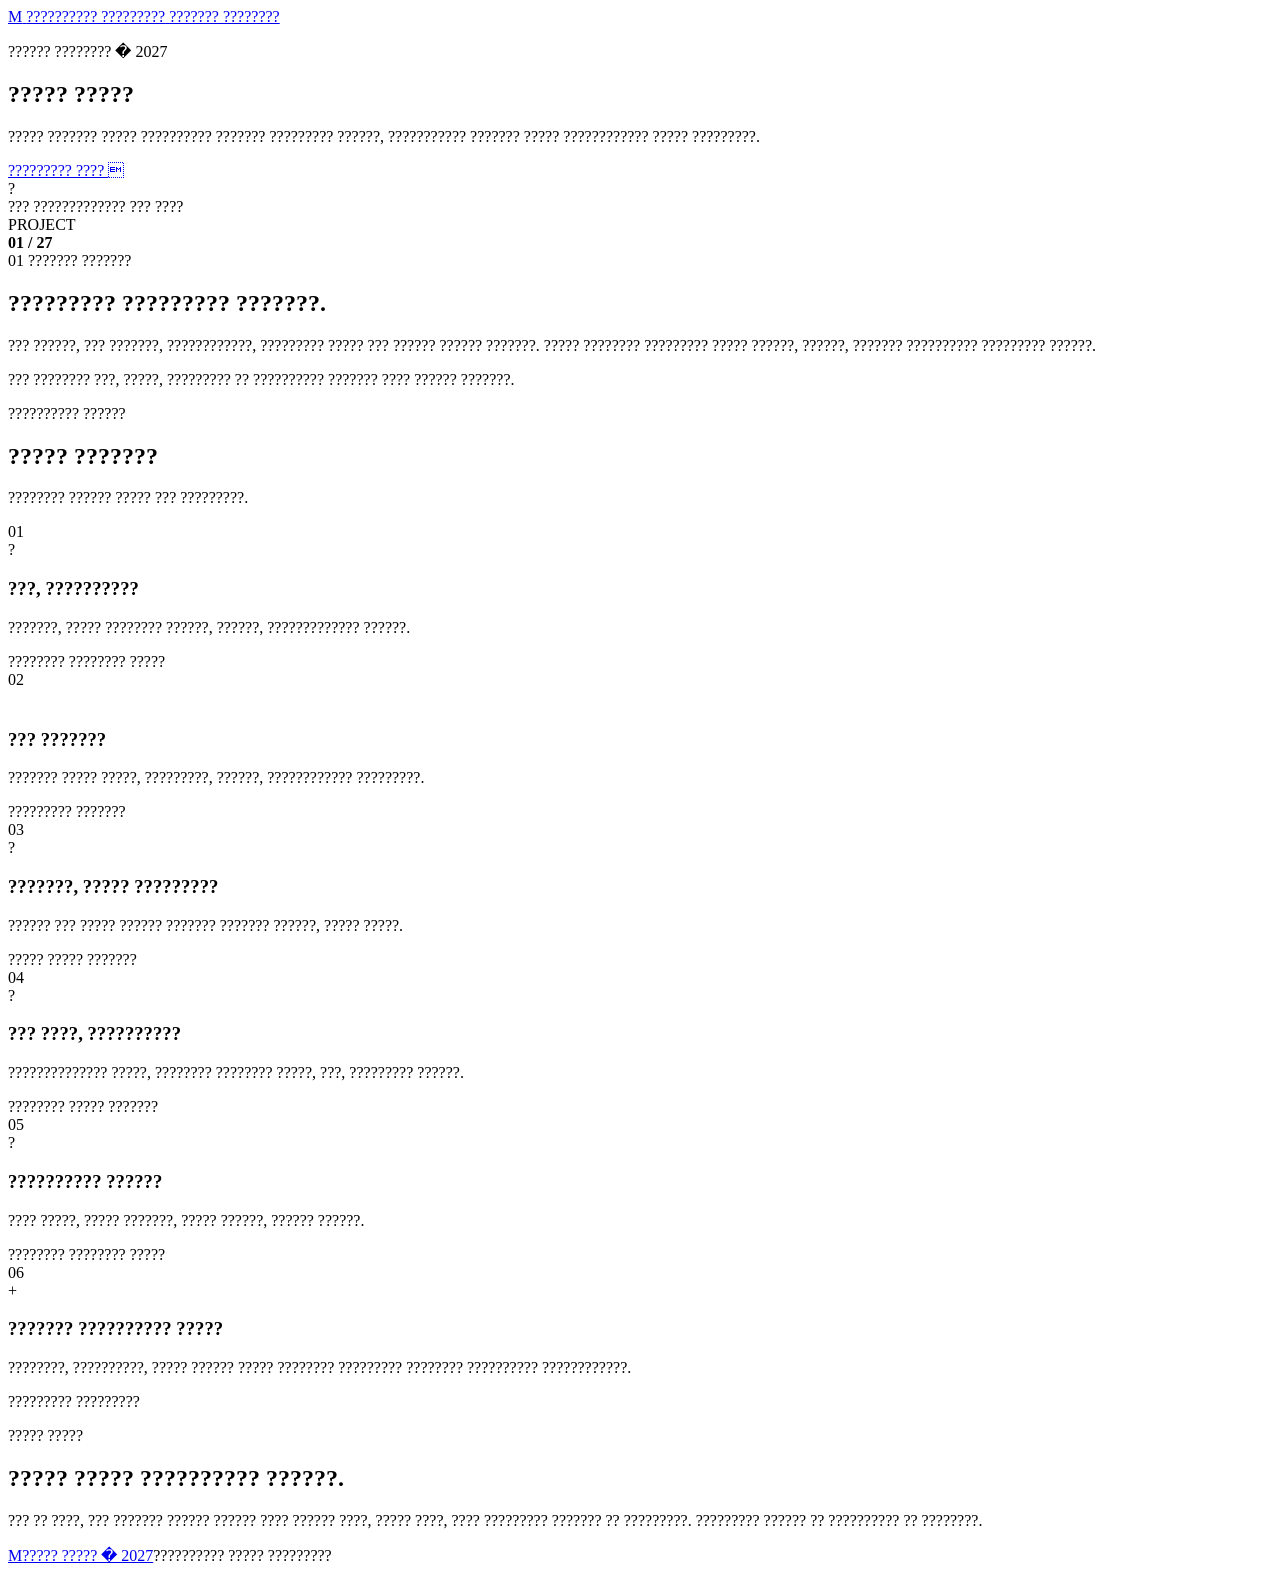
==== index.html @ db64a1b4 "Add 2027 meat project website" ====
<!doctype html>
<html lang="mn">
<head>
  <meta charset="utf-8">
  <meta name="viewport" content="width=device-width, initial-scale=1">
  <meta name="description" content="2027 ??? ????? ??????? ????????, ??????????, ????? ?????????.">
  <title>2027 � ????? ?????</title>
  <link rel="stylesheet" href="style.css">
</head>
<body>
  <header class="topbar">
    <a class="brand" href="#home" aria-label="?????">
      <span class="brand-mark">M</span>
      <span>?????????? ?????????</span>
    </a>
    <a class="top-link" href="#research">??????? ????????</a>
  </header>

  <main id="home">
    <section class="hero">
      <div class="hero-copy">
        <p class="eyebrow"><span class="live-dot"></span> ?????? ???????? � 2027</p>
        <h1>????? ?????</h1>
        <p class="intro">????? ??????? ????? ?????????? ??????? ????????? ??????, ??????????? ??????? ????? ???????????? ????? ?????????.</p>
        <a class="button" href="#research">????????? ???? <span aria-hidden="true"></span></a>
      </div>
      <div class="hero-art" aria-hidden="true">
        <div class="orbit orbit-one"></div>
        <div class="orbit orbit-two"></div>
        <div class="center-mark">?</div>
        <span class="art-tag tag-one">???</span>
        <span class="art-tag tag-two">?????????????</span>
        <span class="art-tag tag-three">??? ????</span>
      </div>
      <div class="hero-index">PROJECT<br><strong>01 / 27</strong></div>
    </section>

    <section class="intro-grid" aria-label="??????? ???????????">
      <div class="section-label"><span>01</span> ??????? ???????</div>
      <div class="intro-text">
        <h2>????????? ????????? ???????.</h2>
        <p>??? ??????, ??? ???????, ????????????, ????????? ????? ??? ?????? ?????? ???????. ????? ???????? ????????? ????? ??????, ??????, ??????? ?????????? ????????? ??????.</p>
        <p class="fine-print">??? ???????? ???, ?????, ????????? ?? ?????????? ??????? ???? ?????? ???????.</p>
      </div>
    </section>

    <section class="research" id="research">
      <div class="section-heading">
        <div><p class="eyebrow dark">?????????? ??????</p><h2>????? ???????</h2></div>
        <p>???????? ?????? ????? ??? ?????????.</p>
      </div>
      <div class="cards">
        <article class="card"><span class="card-number">01</span><div class="card-icon">?</div><h3>???, ??????????</h3><p>???????, ????? ???????? ??????, ??????, ????????????? ??????.</p><span class="status">???????? ???????? ?????</span></article>
        <article class="card"><span class="card-number">02</span><div class="card-icon"></div><h3>??? ???????</h3><p>??????? ????? ?????, ?????????, ??????, ???????????? ?????????.</p><span class="status">????????? ???????</span></article>
        <article class="card"><span class="card-number">03</span><div class="card-icon">?</div><h3>???????, ????? ?????????</h3><p>?????? ??? ????? ?????? ??????? ??????? ??????, ????? ?????.</p><span class="status">????? ????? ???????</span></article>
        <article class="card"><span class="card-number">04</span><div class="card-icon">?</div><h3>??? ????, ??????????</h3><p>?????????????? ?????, ???????? ???????? ?????, ???, ????????? ??????.</p><span class="status">???????? ????? ???????</span></article>
        <article class="card"><span class="card-number">05</span><div class="card-icon">?</div><h3>?????????? ??????</h3><p>???? ?????, ????? ???????, ????? ??????, ?????? ??????.</p><span class="status">???????? ???????? ?????</span></article>
        <article class="card card-feature"><span class="card-number">06</span><div class="card-icon">+</div><h3>??????? ?????????? ?????</h3><p>????????, ??????????, ????? ?????? ????? ???????? ????????? ???????? ?????????? ????????????.</p><span class="status">????????? ?????????</span></article>
      </div>
    </section>

    <section class="next-step">
      <div><p class="eyebrow">????? ?????</p><h2>????? ????? ?????????? ??????.</h2></div>
      <p>??? ?? ????, ??? ??????? ?????? ?????? ???? ?????? ????, ????? ????, ???? ????????? ??????? ?? ?????????. ????????? ?????? ?? ?????????? ?? ????????.</p>
    </section>
  </main>

  <footer><a class="brand" href="#home"><span class="brand-mark">M</span><span>????? ????? � 2027</span></a><span>?????????? ????? ?????????</span></footer>
</body>
</html>
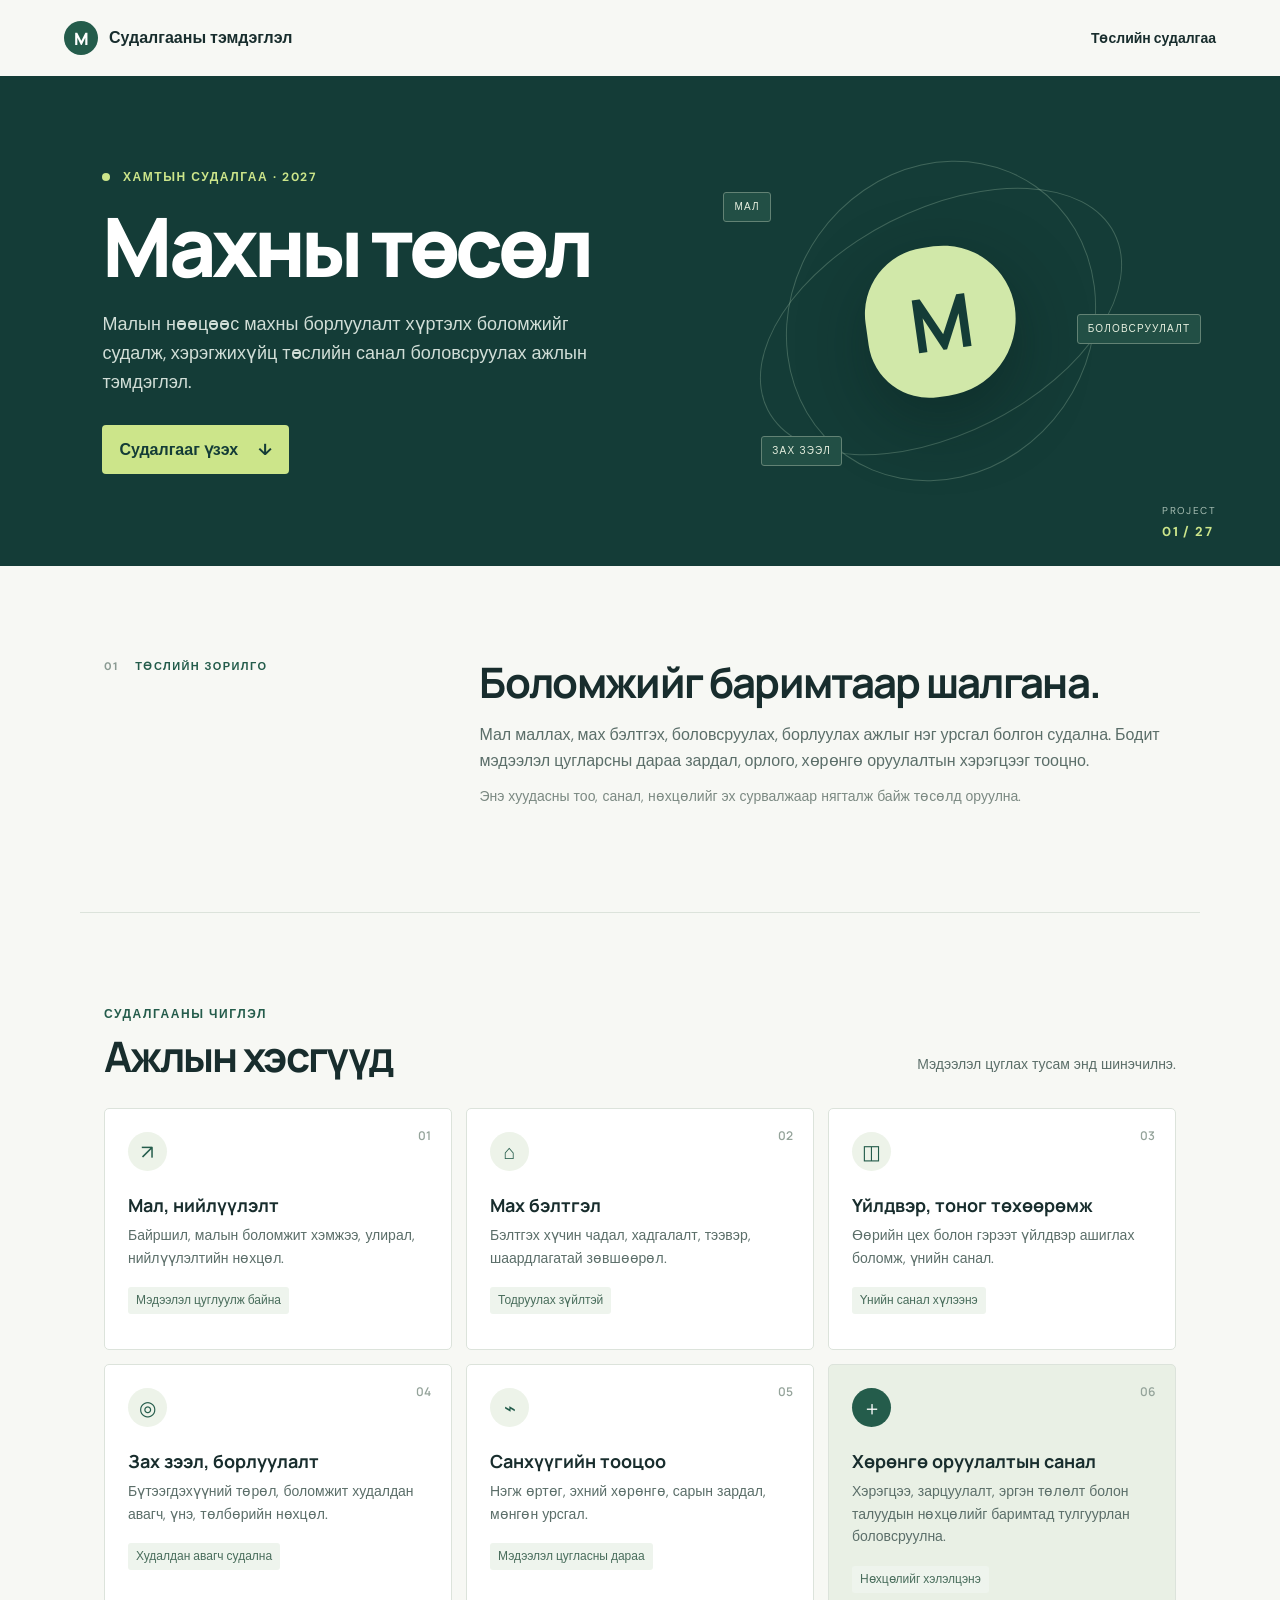
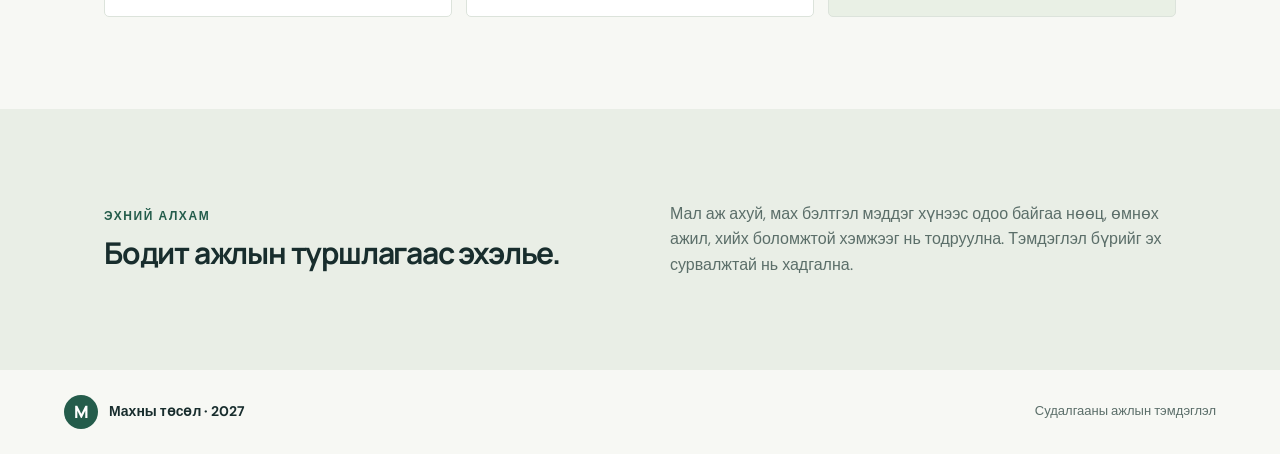
==== commit 08195c10: "Fix Mongolian UTF-8 text" ====
--- a/index.html
+++ b/index.html
@@ -3,69 +3,68 @@
 <head>
   <meta charset="utf-8">
   <meta name="viewport" content="width=device-width, initial-scale=1">
-  <meta name="description" content="2027 ??? ????? ??????? ????????, ??????????, ????? ?????????.">
-  <title>2027 � ????? ?????</title>
+  <meta name="description" content="2027 оны махны төслийн судалгаа, төлөвлөгөө, явцын тэмдэглэл.">
+  <title>2027 · Махны төсөл</title>
   <link rel="stylesheet" href="style.css">
 </head>
 <body>
   <header class="topbar">
-    <a class="brand" href="#home" aria-label="?????">
+    <a class="brand" href="#home" aria-label="Эхлэл">
       <span class="brand-mark">M</span>
-      <span>?????????? ?????????</span>
+      <span>Судалгааны тэмдэглэл</span>
     </a>
-    <a class="top-link" href="#research">??????? ????????</a>
+    <a class="top-link" href="#research">Төслийн судалгаа</a>
   </header>
 
   <main id="home">
     <section class="hero">
       <div class="hero-copy">
-        <p class="eyebrow"><span class="live-dot"></span> ?????? ???????? � 2027</p>
-        <h1>????? ?????</h1>
-        <p class="intro">????? ??????? ????? ?????????? ??????? ????????? ??????, ??????????? ??????? ????? ???????????? ????? ?????????.</p>
-        <a class="button" href="#research">????????? ???? <span aria-hidden="true"></span></a>
+        <p class="eyebrow"><span class="live-dot"></span> ХАМТЫН СУДАЛГАА · 2027</p>
+        <h1>Махны төсөл</h1>
+        <p class="intro">Малын нөөцөөс махны борлуулалт хүртэлх боломжийг судалж, хэрэгжихүйц төслийн санал боловсруулах ажлын тэмдэглэл.</p>
+        <a class="button" href="#research">Судалгааг үзэх <span aria-hidden="true">↓</span></a>
       </div>
       <div class="hero-art" aria-hidden="true">
         <div class="orbit orbit-one"></div>
         <div class="orbit orbit-two"></div>
-        <div class="center-mark">?</div>
-        <span class="art-tag tag-one">???</span>
-        <span class="art-tag tag-two">?????????????</span>
-        <span class="art-tag tag-three">??? ????</span>
+        <div class="center-mark">М</div>
+        <span class="art-tag tag-one">МАЛ</span>
+        <span class="art-tag tag-two">БОЛОВСРУУЛАЛТ</span>
+        <span class="art-tag tag-three">ЗАХ ЗЭЭЛ</span>
       </div>
       <div class="hero-index">PROJECT<br><strong>01 / 27</strong></div>
     </section>
 
-    <section class="intro-grid" aria-label="??????? ???????????">
-      <div class="section-label"><span>01</span> ??????? ???????</div>
+    <section class="intro-grid" aria-label="Төслийн танилцуулга">
+      <div class="section-label"><span>01</span> ТӨСЛИЙН ЗОРИЛГО</div>
       <div class="intro-text">
-        <h2>????????? ????????? ???????.</h2>
-        <p>??? ??????, ??? ???????, ????????????, ????????? ????? ??? ?????? ?????? ???????. ????? ???????? ????????? ????? ??????, ??????, ??????? ?????????? ????????? ??????.</p>
-        <p class="fine-print">??? ???????? ???, ?????, ????????? ?? ?????????? ??????? ???? ?????? ???????.</p>
+        <h2>Боломжийг баримтаар шалгана.</h2>
+        <p>Мал маллах, мах бэлтгэх, боловсруулах, борлуулах ажлыг нэг урсгал болгон судална. Бодит мэдээлэл цугларсны дараа зардал, орлого, хөрөнгө оруулалтын хэрэгцээг тооцно.</p>
+        <p class="fine-print">Энэ хуудасны тоо, санал, нөхцөлийг эх сурвалжаар нягталж байж төсөлд оруулна.</p>
       </div>
     </section>
 
     <section class="research" id="research">
       <div class="section-heading">
-        <div><p class="eyebrow dark">?????????? ??????</p><h2>????? ???????</h2></div>
-        <p>???????? ?????? ????? ??? ?????????.</p>
+        <div><p class="eyebrow dark">СУДАЛГААНЫ ЧИГЛЭЛ</p><h2>Ажлын хэсгүүд</h2></div>
+        <p>Мэдээлэл цуглах тусам энд шинэчилнэ.</p>
       </div>
       <div class="cards">
-        <article class="card"><span class="card-number">01</span><div class="card-icon">?</div><h3>???, ??????????</h3><p>???????, ????? ???????? ??????, ??????, ????????????? ??????.</p><span class="status">???????? ???????? ?????</span></article>
-        <article class="card"><span class="card-number">02</span><div class="card-icon"></div><h3>??? ???????</h3><p>??????? ????? ?????, ?????????, ??????, ???????????? ?????????.</p><span class="status">????????? ???????</span></article>
-        <article class="card"><span class="card-number">03</span><div class="card-icon">?</div><h3>???????, ????? ?????????</h3><p>?????? ??? ????? ?????? ??????? ??????? ??????, ????? ?????.</p><span class="status">????? ????? ???????</span></article>
-        <article class="card"><span class="card-number">04</span><div class="card-icon">?</div><h3>??? ????, ??????????</h3><p>?????????????? ?????, ???????? ???????? ?????, ???, ????????? ??????.</p><span class="status">???????? ????? ???????</span></article>
-        <article class="card"><span class="card-number">05</span><div class="card-icon">?</div><h3>?????????? ??????</h3><p>???? ?????, ????? ???????, ????? ??????, ?????? ??????.</p><span class="status">???????? ???????? ?????</span></article>
-        <article class="card card-feature"><span class="card-number">06</span><div class="card-icon">+</div><h3>??????? ?????????? ?????</h3><p>????????, ??????????, ????? ?????? ????? ???????? ????????? ???????? ?????????? ????????????.</p><span class="status">????????? ?????????</span></article>
+        <article class="card"><span class="card-number">01</span><div class="card-icon">↗</div><h3>Мал, нийлүүлэлт</h3><p>Байршил, малын боломжит хэмжээ, улирал, нийлүүлэлтийн нөхцөл.</p><span class="status">Мэдээлэл цуглуулж байна</span></article>
+        <article class="card"><span class="card-number">02</span><div class="card-icon">⌂</div><h3>Мах бэлтгэл</h3><p>Бэлтгэх хүчин чадал, хадгалалт, тээвэр, шаардлагатай зөвшөөрөл.</p><span class="status">Тодруулах зүйлтэй</span></article>
+        <article class="card"><span class="card-number">03</span><div class="card-icon">◫</div><h3>Үйлдвэр, тоног төхөөрөмж</h3><p>Өөрийн цех болон гэрээт үйлдвэр ашиглах боломж, үнийн санал.</p><span class="status">Үнийн санал хүлээнэ</span></article>
+        <article class="card"><span class="card-number">04</span><div class="card-icon">◎</div><h3>Зах зээл, борлуулалт</h3><p>Бүтээгдэхүүний төрөл, боломжит худалдан авагч, үнэ, төлбөрийн нөхцөл.</p><span class="status">Худалдан авагч судална</span></article>
+        <article class="card"><span class="card-number">05</span><div class="card-icon">⌁</div><h3>Санхүүгийн тооцоо</h3><p>Нэгж өртөг, эхний хөрөнгө, сарын зардал, мөнгөн урсгал.</p><span class="status">Мэдээлэл цугласны дараа</span></article>
+        <article class="card card-feature"><span class="card-number">06</span><div class="card-icon">＋</div><h3>Хөрөнгө оруулалтын санал</h3><p>Хэрэгцээ, зарцуулалт, эргэн төлөлт болон талуудын нөхцөлийг баримтад тулгуурлан боловсруулна.</p><span class="status">Нөхцөлийг хэлэлцэнэ</span></article>
       </div>
     </section>
 
     <section class="next-step">
-      <div><p class="eyebrow">????? ?????</p><h2>????? ????? ?????????? ??????.</h2></div>
-      <p>??? ?? ????, ??? ??????? ?????? ?????? ???? ?????? ????, ????? ????, ???? ????????? ??????? ?? ?????????. ????????? ?????? ?? ?????????? ?? ????????.</p>
+      <div><p class="eyebrow">ЭХНИЙ АЛХАМ</p><h2>Бодит ажлын туршлагаас эхэлье.</h2></div>
+      <p>Мал аж ахуй, мах бэлтгэл мэддэг хүнээс одоо байгаа нөөц, өмнөх ажил, хийх боломжтой хэмжээг нь тодруулна. Тэмдэглэл бүрийг эх сурвалжтай нь хадгална.</p>
     </section>
   </main>
 
-  <footer><a class="brand" href="#home"><span class="brand-mark">M</span><span>????? ????? � 2027</span></a><span>?????????? ????? ?????????</span></footer>
+  <footer><a class="brand" href="#home"><span class="brand-mark">M</span><span>Махны төсөл · 2027</span></a><span>Судалгааны ажлын тэмдэглэл</span></footer>
 </body>
 </html>
-
--- a/style.css
+++ b/style.css
@@ -0,0 +1,3 @@
+@import url('https://fonts.googleapis.com/css2?family=DM+Sans:wght@400;500;600;700&family=Manrope:wght@400;500;600;700;800&display=swap');
+:root{--ink:#182d2d;--muted:#5b6e69;--green:#245c4b;--green-dark:#143c37;--lime:#cce58a;--paper:#f7f8f4;--line:#dce3db;--white:#fff}*{box-sizing:border-box}html{scroll-behavior:smooth}body{margin:0;color:var(--ink);background:var(--paper);font:16px/1.6 'DM Sans',sans-serif}.topbar{height:76px;display:flex;align-items:center;justify-content:space-between;padding:0 max(5vw,calc((100% - 1200px)/2));background:var(--paper)}.brand{display:flex;align-items:center;gap:11px;color:var(--ink);text-decoration:none;font-weight:700}.brand-mark{display:grid;place-items:center;width:34px;height:34px;background:var(--green);color:white;border-radius:50%;font:800 17px Manrope,sans-serif}.top-link{color:var(--ink);text-decoration:none;font-size:14px;font-weight:600}.hero{min-height:490px;position:relative;display:grid;grid-template-columns:1.12fr .88fr;align-items:center;max-width:1440px;margin:auto;padding:58px max(8vw,calc((100% - 1120px)/2));background:var(--green-dark);color:white;overflow:hidden}.hero-copy{position:relative;z-index:1;max-width:580px}.eyebrow{font-size:12px;letter-spacing:.13em;font-weight:700;color:var(--lime);margin:0 0 17px}.live-dot{display:inline-block;width:8px;height:8px;border-radius:50%;background:var(--lime);margin-right:8px}.hero h1{font:800 clamp(48px,7vw,82px)/1.04 Manrope,sans-serif;letter-spacing:-.055em;margin:0 0 21px}.intro{max-width:530px;color:#d1ded7;font-size:18px;margin:0 0 28px}.button{display:inline-flex;gap:20px;align-items:center;padding:12px 17px;background:var(--lime);color:var(--green-dark);border-radius:4px;text-decoration:none;font-weight:700}.hero-art{height:330px;position:relative;display:grid;place-items:center}.orbit{position:absolute;border:1px solid #a7c6ac4d;border-radius:50%;transform:rotate(-27deg)}.orbit-one{width:390px;height:225px}.orbit-two{width:300px;height:330px;transform:rotate(35deg)}.center-mark{width:150px;height:150px;display:grid;place-items:center;background:#d1e8a9;color:var(--green-dark);border-radius:48% 52% 56% 44%;font:700 74px Manrope;transform:rotate(-8deg);box-shadow:0 24px 70px #071b1966}.art-tag{position:absolute;padding:6px 10px;background:#224f45;border:1px solid #628274;border-radius:3px;font-size:10px;letter-spacing:.12em;color:#e6efdf}.tag-one{top:36px;left:4%}.tag-two{right:-5%;top:48%}.tag-three{bottom:20px;left:12%}.hero-index{position:absolute;right:5%;bottom:23px;color:#a6bdb2;font-size:10px;letter-spacing:.14em;line-height:1.8}.hero-index strong{color:var(--lime);font-size:13px}.intro-grid,.research,.next-step{max-width:1120px;margin:0 auto;padding:92px 24px}.intro-grid{display:grid;grid-template-columns:.65fr 1.35fr;gap:40px;border-bottom:1px solid var(--line)}.section-label{font-size:11px;letter-spacing:.13em;font-weight:700;color:var(--green)}.section-label span{color:#8b9b93;margin-right:12px}.intro-text h2,.section-heading h2,.next-step h2{font:700 clamp(28px,4vw,42px)/1.15 Manrope,sans-serif;letter-spacing:-.04em;margin:0 0 16px}.intro-text p{color:var(--muted);max-width:700px;margin:0 0 12px}.intro-text .fine-print{font-size:14px;color:#7b8982}.section-heading{display:flex;align-items:end;justify-content:space-between;gap:20px;margin-bottom:28px}.section-heading h2{margin:0}.section-heading>p{font-size:14px;color:var(--muted);margin:0 0 5px}.eyebrow.dark{color:var(--green);margin-bottom:8px}.cards{display:grid;grid-template-columns:repeat(3,1fr);gap:14px}.card{position:relative;min-height:242px;padding:23px;background:#fff;border:1px solid var(--line);border-radius:5px}.card-number{position:absolute;right:20px;top:18px;color:#94a39a;font:600 12px Manrope}.card-icon{width:39px;height:39px;display:grid;place-items:center;background:#edf3e9;color:var(--green);font-size:20px;border-radius:50%;margin-bottom:22px}.card h3{font:700 18px Manrope,sans-serif;margin:0 0 7px}.card p{font-size:14px;color:var(--muted);margin:0 0 17px;max-width:330px}.status{display:inline-block;color:#496d5c;background:#eef4ed;padding:4px 8px;font-size:12px;border-radius:3px}.card-feature{background:#e9f0e5}.card-feature .card-icon{background:var(--green);color:white}.next-step{display:grid;grid-template-columns:1fr 1fr;gap:60px;align-items:center;background:#e9eee6;max-width:none;padding-left:max(8vw,calc((100% - 1072px)/2));padding-right:max(8vw,calc((100% - 1072px)/2))}.next-step .eyebrow{color:var(--green);margin-bottom:10px}.next-step h2{font-size:30px;margin:0}.next-step>p{color:var(--muted);margin:0}footer{max-width:1200px;margin:auto;padding:25px 24px;display:flex;align-items:center;justify-content:space-between;font-size:13px;color:var(--muted)}footer .brand{font-size:14px}@media(max-width:760px){.topbar{height:64px;padding:0 18px}.hero{grid-template-columns:1fr;padding:46px 24px 28px;min-height:auto}.hero-art{height:250px;margin:10px auto 0;width:min(100%,420px)}.orbit-one{width:300px;height:180px}.orbit-two{width:230px;height:270px}.center-mark{width:120px;height:120px;font-size:59px}.tag-two{right:0}.hero-index{right:20px;bottom:14px}.intro-grid{grid-template-columns:1fr;gap:18px;padding:60px 22px}.research{padding:65px 18px}.section-heading{display:block}.section-heading>p{margin-top:9px}.cards{grid-template-columns:1fr 1fr}.card{min-height:250px;padding:18px}.next-step{grid-template-columns:1fr;gap:16px;padding:48px 22px}footer{padding:20px 18px}}@media(max-width:480px){.cards{grid-template-columns:1fr}.card{min-height:0}.card-icon{margin-bottom:14px}.intro{font-size:16px}}
+
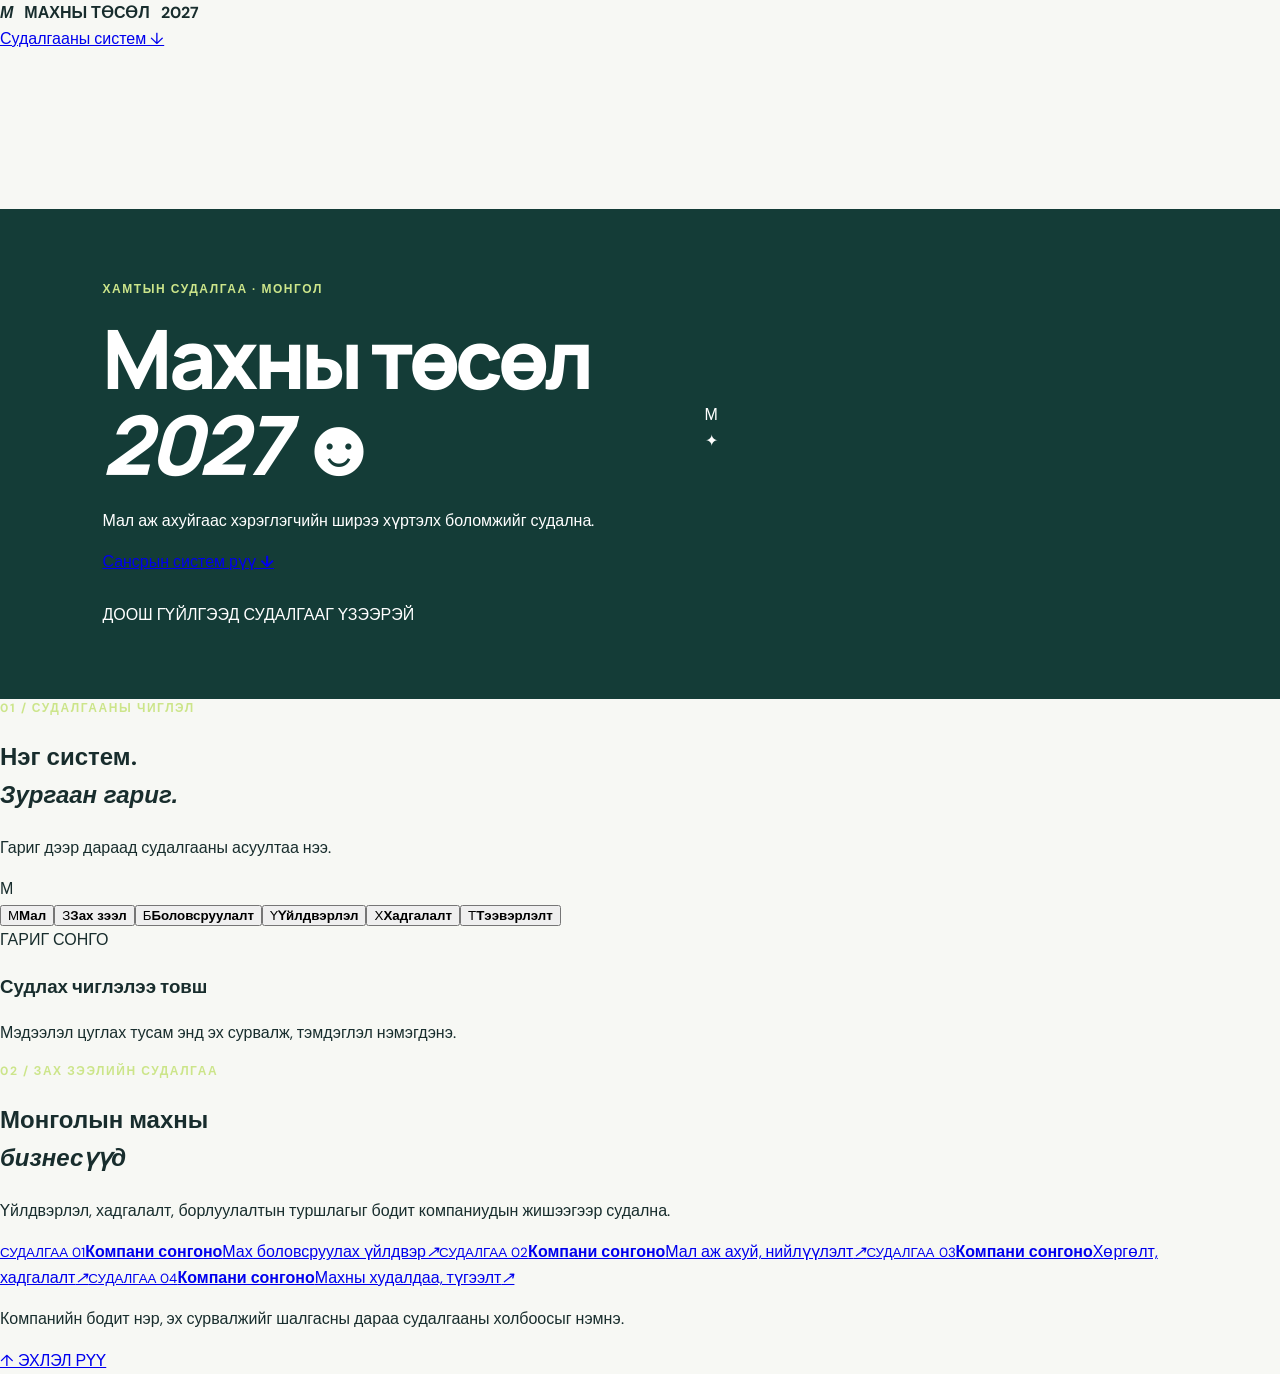
==== commit 226b9290: "Create animated space project design" ====
--- a/index.html
+++ b/index.html
@@ -1,70 +1 @@
-<!doctype html>
-<html lang="mn">
-<head>
-  <meta charset="utf-8">
-  <meta name="viewport" content="width=device-width, initial-scale=1">
-  <meta name="description" content="2027 оны махны төслийн судалгаа, төлөвлөгөө, явцын тэмдэглэл.">
-  <title>2027 · Махны төсөл</title>
-  <link rel="stylesheet" href="style.css">
-</head>
-<body>
-  <header class="topbar">
-    <a class="brand" href="#home" aria-label="Эхлэл">
-      <span class="brand-mark">M</span>
-      <span>Судалгааны тэмдэглэл</span>
-    </a>
-    <a class="top-link" href="#research">Төслийн судалгаа</a>
-  </header>
-
-  <main id="home">
-    <section class="hero">
-      <div class="hero-copy">
-        <p class="eyebrow"><span class="live-dot"></span> ХАМТЫН СУДАЛГАА · 2027</p>
-        <h1>Махны төсөл</h1>
-        <p class="intro">Малын нөөцөөс махны борлуулалт хүртэлх боломжийг судалж, хэрэгжихүйц төслийн санал боловсруулах ажлын тэмдэглэл.</p>
-        <a class="button" href="#research">Судалгааг үзэх <span aria-hidden="true">↓</span></a>
-      </div>
-      <div class="hero-art" aria-hidden="true">
-        <div class="orbit orbit-one"></div>
-        <div class="orbit orbit-two"></div>
-        <div class="center-mark">М</div>
-        <span class="art-tag tag-one">МАЛ</span>
-        <span class="art-tag tag-two">БОЛОВСРУУЛАЛТ</span>
-        <span class="art-tag tag-three">ЗАХ ЗЭЭЛ</span>
-      </div>
-      <div class="hero-index">PROJECT<br><strong>01 / 27</strong></div>
-    </section>
-
-    <section class="intro-grid" aria-label="Төслийн танилцуулга">
-      <div class="section-label"><span>01</span> ТӨСЛИЙН ЗОРИЛГО</div>
-      <div class="intro-text">
-        <h2>Боломжийг баримтаар шалгана.</h2>
-        <p>Мал маллах, мах бэлтгэх, боловсруулах, борлуулах ажлыг нэг урсгал болгон судална. Бодит мэдээлэл цугларсны дараа зардал, орлого, хөрөнгө оруулалтын хэрэгцээг тооцно.</p>
-        <p class="fine-print">Энэ хуудасны тоо, санал, нөхцөлийг эх сурвалжаар нягталж байж төсөлд оруулна.</p>
-      </div>
-    </section>
-
-    <section class="research" id="research">
-      <div class="section-heading">
-        <div><p class="eyebrow dark">СУДАЛГААНЫ ЧИГЛЭЛ</p><h2>Ажлын хэсгүүд</h2></div>
-        <p>Мэдээлэл цуглах тусам энд шинэчилнэ.</p>
-      </div>
-      <div class="cards">
-        <article class="card"><span class="card-number">01</span><div class="card-icon">↗</div><h3>Мал, нийлүүлэлт</h3><p>Байршил, малын боломжит хэмжээ, улирал, нийлүүлэлтийн нөхцөл.</p><span class="status">Мэдээлэл цуглуулж байна</span></article>
-        <article class="card"><span class="card-number">02</span><div class="card-icon">⌂</div><h3>Мах бэлтгэл</h3><p>Бэлтгэх хүчин чадал, хадгалалт, тээвэр, шаардлагатай зөвшөөрөл.</p><span class="status">Тодруулах зүйлтэй</span></article>
-        <article class="card"><span class="card-number">03</span><div class="card-icon">◫</div><h3>Үйлдвэр, тоног төхөөрөмж</h3><p>Өөрийн цех болон гэрээт үйлдвэр ашиглах боломж, үнийн санал.</p><span class="status">Үнийн санал хүлээнэ</span></article>
-        <article class="card"><span class="card-number">04</span><div class="card-icon">◎</div><h3>Зах зээл, борлуулалт</h3><p>Бүтээгдэхүүний төрөл, боломжит худалдан авагч, үнэ, төлбөрийн нөхцөл.</p><span class="status">Худалдан авагч судална</span></article>
-        <article class="card"><span class="card-number">05</span><div class="card-icon">⌁</div><h3>Санхүүгийн тооцоо</h3><p>Нэгж өртөг, эхний хөрөнгө, сарын зардал, мөнгөн урсгал.</p><span class="status">Мэдээлэл цугласны дараа</span></article>
-        <article class="card card-feature"><span class="card-number">06</span><div class="card-icon">＋</div><h3>Хөрөнгө оруулалтын санал</h3><p>Хэрэгцээ, зарцуулалт, эргэн төлөлт болон талуудын нөхцөлийг баримтад тулгуурлан боловсруулна.</p><span class="status">Нөхцөлийг хэлэлцэнэ</span></article>
-      </div>
-    </section>
-
-    <section class="next-step">
-      <div><p class="eyebrow">ЭХНИЙ АЛХАМ</p><h2>Бодит ажлын туршлагаас эхэлье.</h2></div>
-      <p>Мал аж ахуй, мах бэлтгэл мэддэг хүнээс одоо байгаа нөөц, өмнөх ажил, хийх боломжтой хэмжээг нь тодруулна. Тэмдэглэл бүрийг эх сурвалжтай нь хадгална.</p>
-    </section>
-  </main>
-
-  <footer><a class="brand" href="#home"><span class="brand-mark">M</span><span>Махны төсөл · 2027</span></a><span>Судалгааны ажлын тэмдэглэл</span></footer>
-</body>
-</html>
+<!doctype html><html lang="mn"><head><meta charset="utf-8"><meta name="viewport" content="width=device-width, initial-scale=1"><meta name="description" content="2027 оны махны төслийн судалгааны сансрын тэмдэглэл"><title>Махны төсөл 2027</title><link rel="stylesheet" href="style.css"></head><body><header><a href="#home" class="brand"><i>М</i> МАХНЫ ТӨСӨЛ <span>2027</span></a><a href="#system" class="nav">Судалгааны систем ↓</a></header><canvas id="stars" aria-hidden="true"></canvas><main><section class="screen hero" id="home"><div class="hero-copy"><p class="eyebrow">ХАМТЫН СУДАЛГАА · МОНГОЛ</p><h1>Махны төсөл<br><em>2027</em> <span class="smile">☻</span></h1><p>Мал аж ахуйгаас хэрэглэгчийн ширээ хүртэлх боломжийг судална.</p><a class="cta" href="#system">Сансрын систем рүү <b>↓</b></a></div><div class="nebula" aria-hidden="true"><div class="ring r1"></div><div class="ring r2"></div><div class="star-core">М</div><span class="float-star">✦</span></div><span class="scroll-cue">ДООШ ГҮЙЛГЭЭД СУДАЛГААГ ҮЗЭЭРЭЙ</span></section><section class="screen system" id="system"><div class="section-top"><p class="eyebrow">01 / СУДАЛГААНЫ ЧИГЛЭЛ</p><h2>Нэг систем.<br><em>Зургаан гариг.</em></h2><p>Гариг дээр дараад судалгааны асуултаа нээ.</p></div><div class="orbit-system"><div class="orbit-line o1"></div><div class="orbit-line o2"></div><div class="orbit-line o3"></div><div class="sun">М</div><button class="planet p1" data-title="Мал" data-text="Малын нөөц, байршил, улирал, маллагааны туршлагыг судална."><span>М</span><b>Мал</b></button><button class="planet p2" data-title="Зах зээл" data-text="Худалдан авагч, хэрэгцээ, бүтээгдэхүүний төрөл, борлуулалтын сувгийг судална."><span>З</span><b>Зах зээл</b></button><button class="planet p3" data-title="Боловсруулалт" data-text="Мах бэлтгэх үе шат, гарц, стандарт, боловсруулалтын боломжийг судална."><span>Б</span><b>Боловсруулалт</b></button><button class="planet p4" data-title="Үйлдвэрлэл" data-text="Үйлдвэрийн хүчин чадал, тоног төхөөрөмж, өөрийн болон гэрээт үйлдвэрлэлийн хувилбарыг харьцуулна."><span>Ү</span><b>Үйлдвэрлэл</b></button><button class="planet p5" data-title="Хадгалалт" data-text="Хөргөлт, хөлдөөх, агуулахын багтаамж, хадгалалтын зардлыг тодруулна."><span>Х</span><b>Хадгалалт</b></button><button class="planet p6" data-title="Тээвэрлэлт" data-text="Мал, мах тээвэрлэх чиглэл, зай, хөргүүртэй тээврийн боломжийг судална."><span>Т</span><b>Тээвэрлэлт</b></button></div><aside class="planet-info" aria-live="polite"><span>ГАРИГ СОНГО</span><h3>Судлах чиглэлээ товш</h3><p>Мэдээлэл цуглах тусам энд эх сурвалж, тэмдэглэл нэмэгдэнэ.</p></aside></section><section class="screen companies" id="companies"><div class="section-top"><p class="eyebrow">02 / ЗАХ ЗЭЭЛИЙН СУДАЛГАА</p><h2>Монголын махны<br><em>бизнесүүд</em></h2><p>Үйлдвэрлэл, хадгалалт, борлуулалтын туршлагыг бодит компаниудын жишээгээр судална.</p></div><div class="company-grid"><a class="company" href="#companies"><small>СУДАЛГАА 01</small><strong>Компани сонгоно</strong><span>Мах боловсруулах үйлдвэр</span><i>↗</i></a><a class="company" href="#companies"><small>СУДАЛГАА 02</small><strong>Компани сонгоно</strong><span>Мал аж ахуй, нийлүүлэлт</span><i>↗</i></a><a class="company" href="#companies"><small>СУДАЛГАА 03</small><strong>Компани сонгоно</strong><span>Хөргөлт, хадгалалт</span><i>↗</i></a><a class="company" href="#companies"><small>СУДАЛГАА 04</small><strong>Компани сонгоно</strong><span>Махны худалдаа, түгээлт</span><i>↗</i></a></div><p class="disclaimer">Компанийн бодит нэр, эх сурвалжийг шалгасны дараа судалгааны холбоосыг нэмнэ.</p><a class="back" href="#home">↑ ЭХЛЭЛ РҮҮ</a></section></main><dialog id="modal"><button class="close" aria-label="Хаах">×</button><span class="eyebrow">СУДАЛГААНЫ ЧИГЛЭЛ</span><h2></h2><p></p></dialog><script src="app.js"></script></body></html>
--- a/style.css
+++ b/style.css
@@ -1,3 +1,2 @@
 @import url('https://fonts.googleapis.com/css2?family=DM+Sans:wght@400;500;600;700&family=Manrope:wght@400;500;600;700;800&display=swap');
 :root{--ink:#182d2d;--muted:#5b6e69;--green:#245c4b;--green-dark:#143c37;--lime:#cce58a;--paper:#f7f8f4;--line:#dce3db;--white:#fff}*{box-sizing:border-box}html{scroll-behavior:smooth}body{margin:0;color:var(--ink);background:var(--paper);font:16px/1.6 'DM Sans',sans-serif}.topbar{height:76px;display:flex;align-items:center;justify-content:space-between;padding:0 max(5vw,calc((100% - 1200px)/2));background:var(--paper)}.brand{display:flex;align-items:center;gap:11px;color:var(--ink);text-decoration:none;font-weight:700}.brand-mark{display:grid;place-items:center;width:34px;height:34px;background:var(--green);color:white;border-radius:50%;font:800 17px Manrope,sans-serif}.top-link{color:var(--ink);text-decoration:none;font-size:14px;font-weight:600}.hero{min-height:490px;position:relative;display:grid;grid-template-columns:1.12fr .88fr;align-items:center;max-width:1440px;margin:auto;padding:58px max(8vw,calc((100% - 1120px)/2));background:var(--green-dark);color:white;overflow:hidden}.hero-copy{position:relative;z-index:1;max-width:580px}.eyebrow{font-size:12px;letter-spacing:.13em;font-weight:700;color:var(--lime);margin:0 0 17px}.live-dot{display:inline-block;width:8px;height:8px;border-radius:50%;background:var(--lime);margin-right:8px}.hero h1{font:800 clamp(48px,7vw,82px)/1.04 Manrope,sans-serif;letter-spacing:-.055em;margin:0 0 21px}.intro{max-width:530px;color:#d1ded7;font-size:18px;margin:0 0 28px}.button{display:inline-flex;gap:20px;align-items:center;padding:12px 17px;background:var(--lime);color:var(--green-dark);border-radius:4px;text-decoration:none;font-weight:700}.hero-art{height:330px;position:relative;display:grid;place-items:center}.orbit{position:absolute;border:1px solid #a7c6ac4d;border-radius:50%;transform:rotate(-27deg)}.orbit-one{width:390px;height:225px}.orbit-two{width:300px;height:330px;transform:rotate(35deg)}.center-mark{width:150px;height:150px;display:grid;place-items:center;background:#d1e8a9;color:var(--green-dark);border-radius:48% 52% 56% 44%;font:700 74px Manrope;transform:rotate(-8deg);box-shadow:0 24px 70px #071b1966}.art-tag{position:absolute;padding:6px 10px;background:#224f45;border:1px solid #628274;border-radius:3px;font-size:10px;letter-spacing:.12em;color:#e6efdf}.tag-one{top:36px;left:4%}.tag-two{right:-5%;top:48%}.tag-three{bottom:20px;left:12%}.hero-index{position:absolute;right:5%;bottom:23px;color:#a6bdb2;font-size:10px;letter-spacing:.14em;line-height:1.8}.hero-index strong{color:var(--lime);font-size:13px}.intro-grid,.research,.next-step{max-width:1120px;margin:0 auto;padding:92px 24px}.intro-grid{display:grid;grid-template-columns:.65fr 1.35fr;gap:40px;border-bottom:1px solid var(--line)}.section-label{font-size:11px;letter-spacing:.13em;font-weight:700;color:var(--green)}.section-label span{color:#8b9b93;margin-right:12px}.intro-text h2,.section-heading h2,.next-step h2{font:700 clamp(28px,4vw,42px)/1.15 Manrope,sans-serif;letter-spacing:-.04em;margin:0 0 16px}.intro-text p{color:var(--muted);max-width:700px;margin:0 0 12px}.intro-text .fine-print{font-size:14px;color:#7b8982}.section-heading{display:flex;align-items:end;justify-content:space-between;gap:20px;margin-bottom:28px}.section-heading h2{margin:0}.section-heading>p{font-size:14px;color:var(--muted);margin:0 0 5px}.eyebrow.dark{color:var(--green);margin-bottom:8px}.cards{display:grid;grid-template-columns:repeat(3,1fr);gap:14px}.card{position:relative;min-height:242px;padding:23px;background:#fff;border:1px solid var(--line);border-radius:5px}.card-number{position:absolute;right:20px;top:18px;color:#94a39a;font:600 12px Manrope}.card-icon{width:39px;height:39px;display:grid;place-items:center;background:#edf3e9;color:var(--green);font-size:20px;border-radius:50%;margin-bottom:22px}.card h3{font:700 18px Manrope,sans-serif;margin:0 0 7px}.card p{font-size:14px;color:var(--muted);margin:0 0 17px;max-width:330px}.status{display:inline-block;color:#496d5c;background:#eef4ed;padding:4px 8px;font-size:12px;border-radius:3px}.card-feature{background:#e9f0e5}.card-feature .card-icon{background:var(--green);color:white}.next-step{display:grid;grid-template-columns:1fr 1fr;gap:60px;align-items:center;background:#e9eee6;max-width:none;padding-left:max(8vw,calc((100% - 1072px)/2));padding-right:max(8vw,calc((100% - 1072px)/2))}.next-step .eyebrow{color:var(--green);margin-bottom:10px}.next-step h2{font-size:30px;margin:0}.next-step>p{color:var(--muted);margin:0}footer{max-width:1200px;margin:auto;padding:25px 24px;display:flex;align-items:center;justify-content:space-between;font-size:13px;color:var(--muted)}footer .brand{font-size:14px}@media(max-width:760px){.topbar{height:64px;padding:0 18px}.hero{grid-template-columns:1fr;padding:46px 24px 28px;min-height:auto}.hero-art{height:250px;margin:10px auto 0;width:min(100%,420px)}.orbit-one{width:300px;height:180px}.orbit-two{width:230px;height:270px}.center-mark{width:120px;height:120px;font-size:59px}.tag-two{right:0}.hero-index{right:20px;bottom:14px}.intro-grid{grid-template-columns:1fr;gap:18px;padding:60px 22px}.research{padding:65px 18px}.section-heading{display:block}.section-heading>p{margin-top:9px}.cards{grid-template-columns:1fr 1fr}.card{min-height:250px;padding:18px}.next-step{grid-template-columns:1fr;gap:16px;padding:48px 22px}footer{padding:20px 18px}}@media(max-width:480px){.cards{grid-template-columns:1fr}.card{min-height:0}.card-icon{margin-bottom:14px}.intro{font-size:16px}}
-
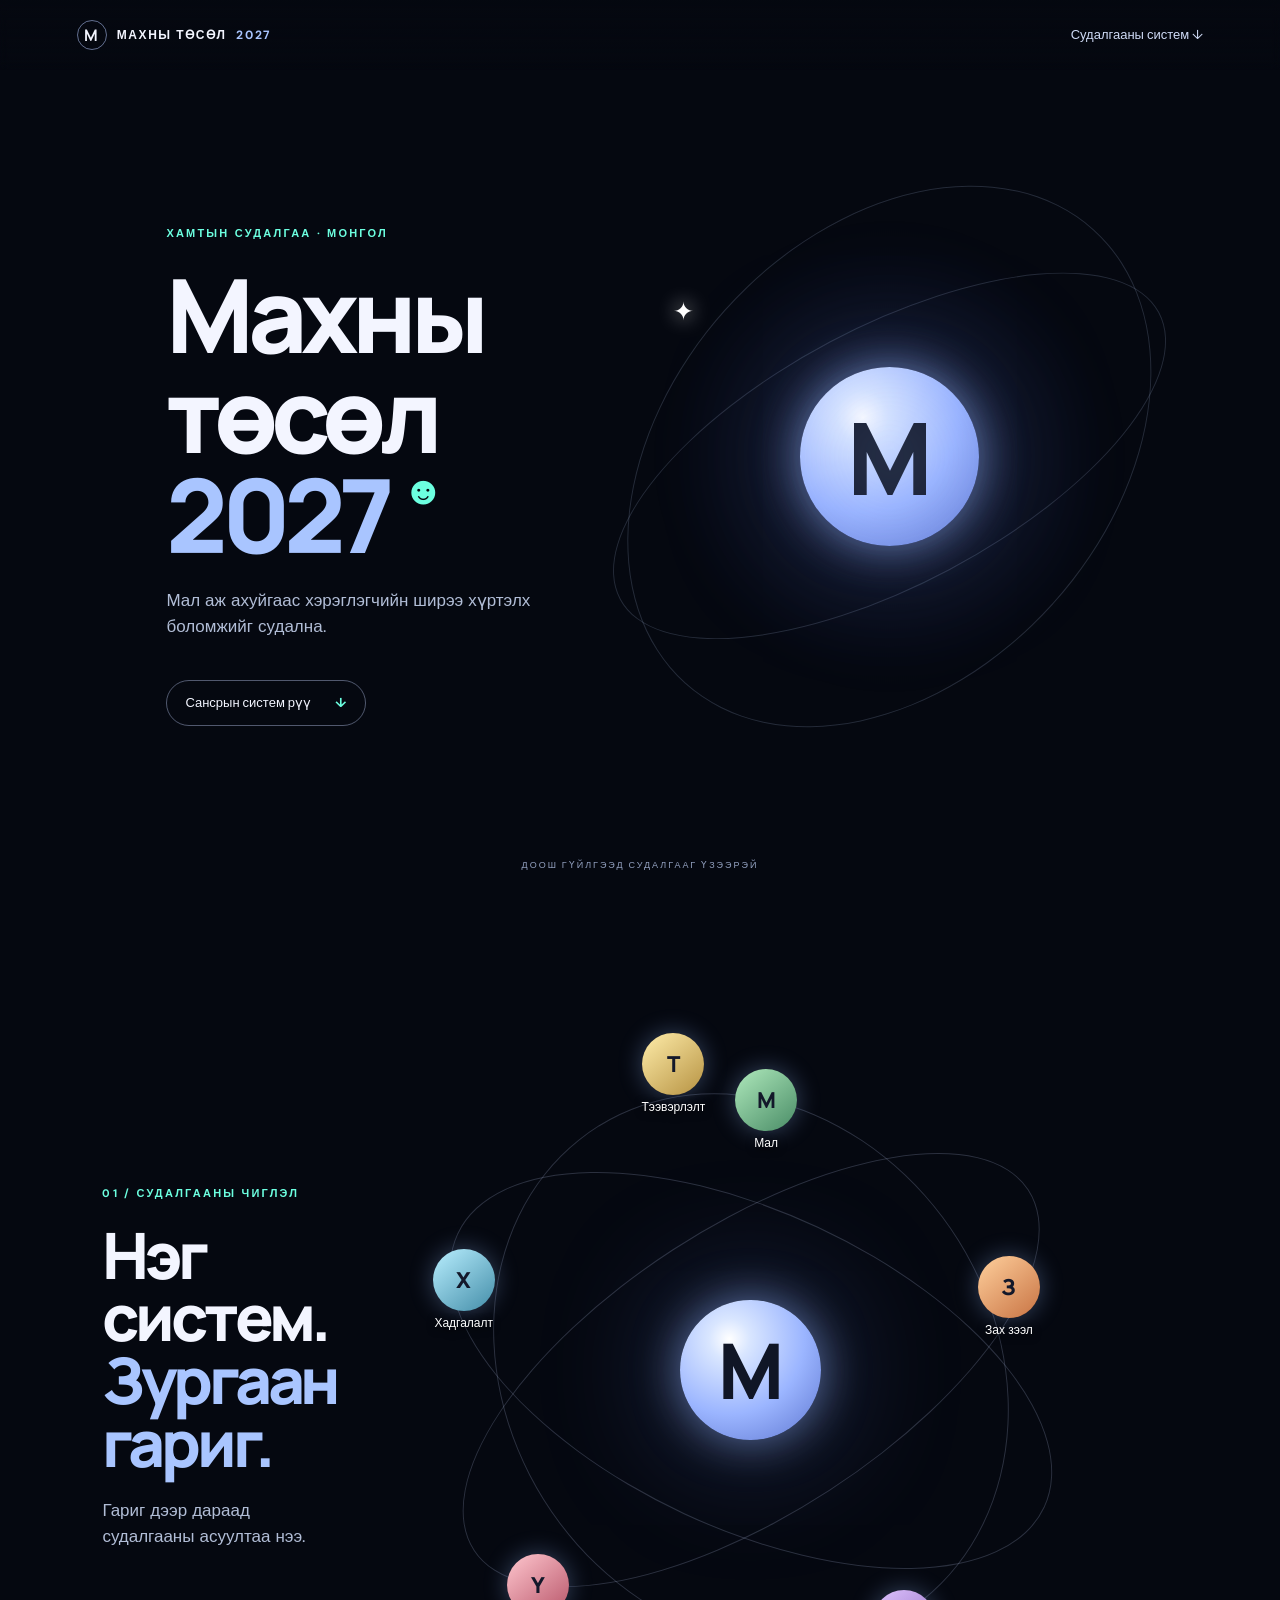
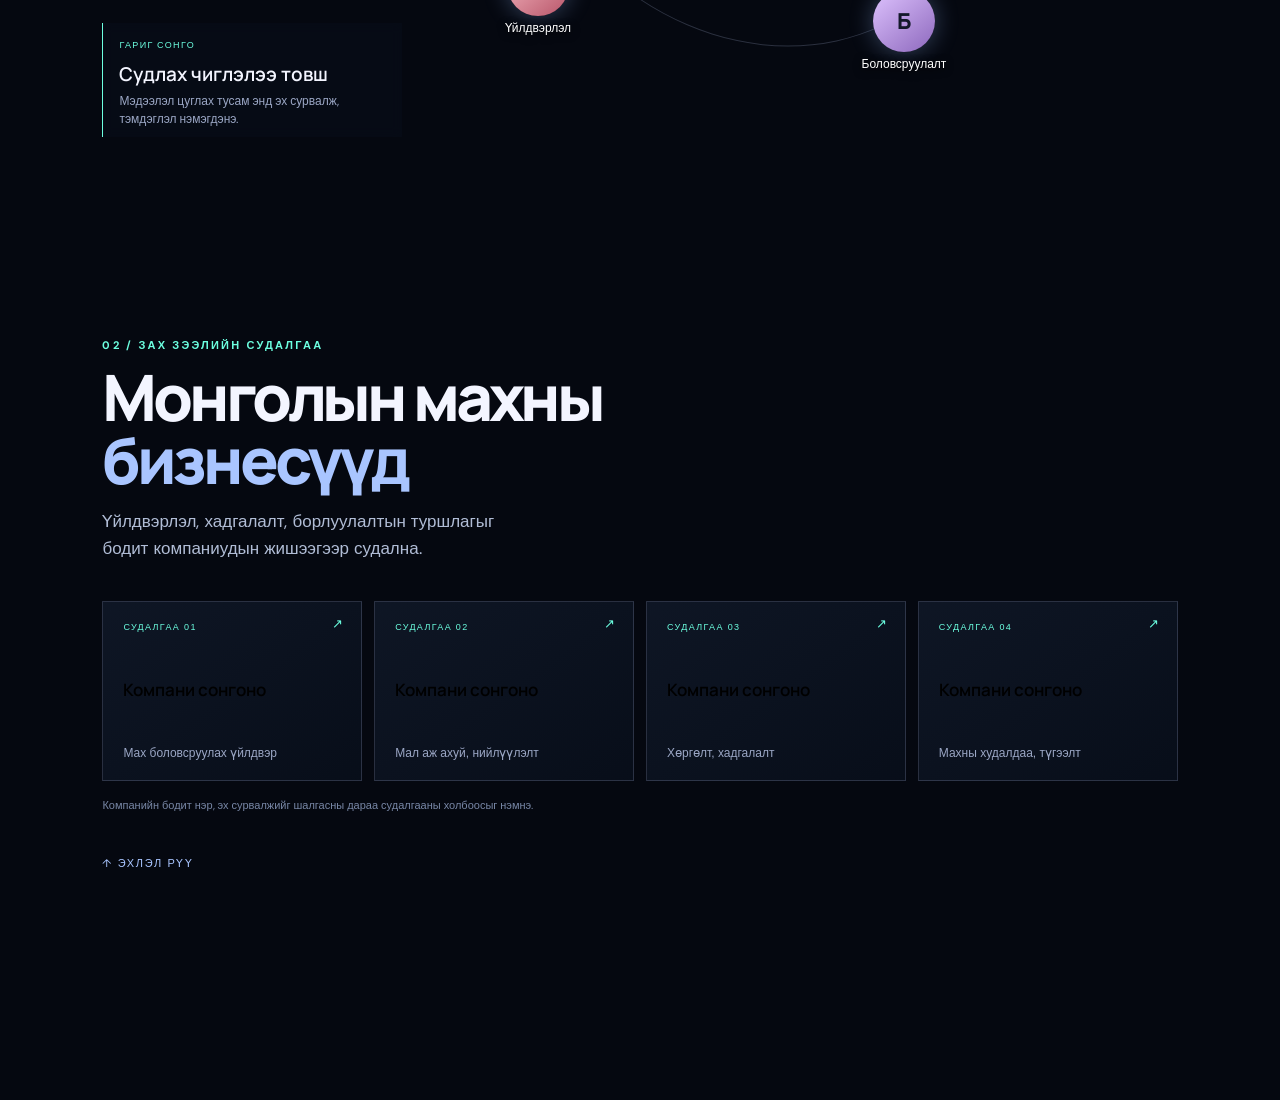
==== commit 4cd86a29: "Make research cards open detail" ====
--- a/index.html
+++ b/index.html
@@ -1 +1 @@
-<!doctype html><html lang="mn"><head><meta charset="utf-8"><meta name="viewport" content="width=device-width, initial-scale=1"><meta name="description" content="2027 оны махны төслийн судалгааны сансрын тэмдэглэл"><title>Махны төсөл 2027</title><link rel="stylesheet" href="style.css"></head><body><header><a href="#home" class="brand"><i>М</i> МАХНЫ ТӨСӨЛ <span>2027</span></a><a href="#system" class="nav">Судалгааны систем ↓</a></header><canvas id="stars" aria-hidden="true"></canvas><main><section class="screen hero" id="home"><div class="hero-copy"><p class="eyebrow">ХАМТЫН СУДАЛГАА · МОНГОЛ</p><h1>Махны төсөл<br><em>2027</em> <span class="smile">☻</span></h1><p>Мал аж ахуйгаас хэрэглэгчийн ширээ хүртэлх боломжийг судална.</p><a class="cta" href="#system">Сансрын систем рүү <b>↓</b></a></div><div class="nebula" aria-hidden="true"><div class="ring r1"></div><div class="ring r2"></div><div class="star-core">М</div><span class="float-star">✦</span></div><span class="scroll-cue">ДООШ ГҮЙЛГЭЭД СУДАЛГААГ ҮЗЭЭРЭЙ</span></section><section class="screen system" id="system"><div class="section-top"><p class="eyebrow">01 / СУДАЛГААНЫ ЧИГЛЭЛ</p><h2>Нэг систем.<br><em>Зургаан гариг.</em></h2><p>Гариг дээр дараад судалгааны асуултаа нээ.</p></div><div class="orbit-system"><div class="orbit-line o1"></div><div class="orbit-line o2"></div><div class="orbit-line o3"></div><div class="sun">М</div><button class="planet p1" data-title="Мал" data-text="Малын нөөц, байршил, улирал, маллагааны туршлагыг судална."><span>М</span><b>Мал</b></button><button class="planet p2" data-title="Зах зээл" data-text="Худалдан авагч, хэрэгцээ, бүтээгдэхүүний төрөл, борлуулалтын сувгийг судална."><span>З</span><b>Зах зээл</b></button><button class="planet p3" data-title="Боловсруулалт" data-text="Мах бэлтгэх үе шат, гарц, стандарт, боловсруулалтын боломжийг судална."><span>Б</span><b>Боловсруулалт</b></button><button class="planet p4" data-title="Үйлдвэрлэл" data-text="Үйлдвэрийн хүчин чадал, тоног төхөөрөмж, өөрийн болон гэрээт үйлдвэрлэлийн хувилбарыг харьцуулна."><span>Ү</span><b>Үйлдвэрлэл</b></button><button class="planet p5" data-title="Хадгалалт" data-text="Хөргөлт, хөлдөөх, агуулахын багтаамж, хадгалалтын зардлыг тодруулна."><span>Х</span><b>Хадгалалт</b></button><button class="planet p6" data-title="Тээвэрлэлт" data-text="Мал, мах тээвэрлэх чиглэл, зай, хөргүүртэй тээврийн боломжийг судална."><span>Т</span><b>Тээвэрлэлт</b></button></div><aside class="planet-info" aria-live="polite"><span>ГАРИГ СОНГО</span><h3>Судлах чиглэлээ товш</h3><p>Мэдээлэл цуглах тусам энд эх сурвалж, тэмдэглэл нэмэгдэнэ.</p></aside></section><section class="screen companies" id="companies"><div class="section-top"><p class="eyebrow">02 / ЗАХ ЗЭЭЛИЙН СУДАЛГАА</p><h2>Монголын махны<br><em>бизнесүүд</em></h2><p>Үйлдвэрлэл, хадгалалт, борлуулалтын туршлагыг бодит компаниудын жишээгээр судална.</p></div><div class="company-grid"><a class="company" href="#companies"><small>СУДАЛГАА 01</small><strong>Компани сонгоно</strong><span>Мах боловсруулах үйлдвэр</span><i>↗</i></a><a class="company" href="#companies"><small>СУДАЛГАА 02</small><strong>Компани сонгоно</strong><span>Мал аж ахуй, нийлүүлэлт</span><i>↗</i></a><a class="company" href="#companies"><small>СУДАЛГАА 03</small><strong>Компани сонгоно</strong><span>Хөргөлт, хадгалалт</span><i>↗</i></a><a class="company" href="#companies"><small>СУДАЛГАА 04</small><strong>Компани сонгоно</strong><span>Махны худалдаа, түгээлт</span><i>↗</i></a></div><p class="disclaimer">Компанийн бодит нэр, эх сурвалжийг шалгасны дараа судалгааны холбоосыг нэмнэ.</p><a class="back" href="#home">↑ ЭХЛЭЛ РҮҮ</a></section></main><dialog id="modal"><button class="close" aria-label="Хаах">×</button><span class="eyebrow">СУДАЛГААНЫ ЧИГЛЭЛ</span><h2></h2><p></p></dialog><script src="app.js"></script></body></html>
+<!doctype html><html lang="mn"><head><meta charset="utf-8"><meta name="viewport" content="width=device-width, initial-scale=1"><meta name="description" content="2027 оны махны төслийн судалгааны сансрын тэмдэглэл"><title>Махны төсөл 2027</title><link rel="stylesheet" href="style.css"></head><body><header><a href="#home" class="brand"><i>М</i> МАХНЫ ТӨСӨЛ <span>2027</span></a><a href="#system" class="nav">Судалгааны систем ↓</a></header><canvas id="stars" aria-hidden="true"></canvas><main><section class="screen hero" id="home"><div class="hero-copy"><p class="eyebrow">ХАМТЫН СУДАЛГАА · МОНГОЛ</p><h1>Махны төсөл<br><em>2027</em> <span class="smile">☻</span></h1><p>Мал аж ахуйгаас хэрэглэгчийн ширээ хүртэлх боломжийг судална.</p><a class="cta" href="#system">Сансрын систем рүү <b>↓</b></a></div><div class="nebula" aria-hidden="true"><div class="ring r1"></div><div class="ring r2"></div><div class="star-core">М</div><span class="float-star">✦</span></div><span class="scroll-cue">ДООШ ГҮЙЛГЭЭД СУДАЛГААГ ҮЗЭЭРЭЙ</span></section><section class="screen system" id="system"><div class="section-top"><p class="eyebrow">01 / СУДАЛГААНЫ ЧИГЛЭЛ</p><h2>Нэг систем.<br><em>Зургаан гариг.</em></h2><p>Гариг дээр дараад судалгааны асуултаа нээ.</p></div><div class="orbit-system"><div class="orbit-line o1"></div><div class="orbit-line o2"></div><div class="orbit-line o3"></div><div class="sun">М</div><button class="planet p1" data-title="Мал" data-text="Малын нөөц, байршил, улирал, маллагааны туршлагыг судална."><span>М</span><b>Мал</b></button><button class="planet p2" data-title="Зах зээл" data-text="Худалдан авагч, хэрэгцээ, бүтээгдэхүүний төрөл, борлуулалтын сувгийг судална."><span>З</span><b>Зах зээл</b></button><button class="planet p3" data-title="Боловсруулалт" data-text="Мах бэлтгэх үе шат, гарц, стандарт, боловсруулалтын боломжийг судална."><span>Б</span><b>Боловсруулалт</b></button><button class="planet p4" data-title="Үйлдвэрлэл" data-text="Үйлдвэрийн хүчин чадал, тоног төхөөрөмж, өөрийн болон гэрээт үйлдвэрлэлийн хувилбарыг харьцуулна."><span>Ү</span><b>Үйлдвэрлэл</b></button><button class="planet p5" data-title="Хадгалалт" data-text="Хөргөлт, хөлдөөх, агуулахын багтаамж, хадгалалтын зардлыг тодруулна."><span>Х</span><b>Хадгалалт</b></button><button class="planet p6" data-title="Тээвэрлэлт" data-text="Мал, мах тээвэрлэх чиглэл, зай, хөргүүртэй тээврийн боломжийг судална."><span>Т</span><b>Тээвэрлэлт</b></button></div><aside class="planet-info" aria-live="polite"><span>ГАРИГ СОНГО</span><h3>Судлах чиглэлээ товш</h3><p>Мэдээлэл цуглах тусам энд эх сурвалж, тэмдэглэл нэмэгдэнэ.</p></aside></section><section class="screen companies" id="companies"><div class="section-top"><p class="eyebrow">02 / ЗАХ ЗЭЭЛИЙН СУДАЛГАА</p><h2>Монголын махны<br><em>бизнесүүд</em></h2><p>Үйлдвэрлэл, хадгалалт, борлуулалтын туршлагыг бодит компаниудын жишээгээр судална.</p></div><div class="company-grid"><button class="company" type="button" data-title="Мах боловсруулах үйлдвэр" data-text="Энэ хэсэг одоогоор хоосон. Бодит компанийн нэр болон судалгааны эх сурвалжийг олсны дараа энд нэмнэ."><small>СУДАЛГАА 01</small><strong>Компани сонгоно</strong><span>Мах боловсруулах үйлдвэр</span><i>↗</i></button><button class="company" type="button" data-title="Мал аж ахуй, нийлүүлэлт" data-text="Энэ хэсэг одоогоор хоосон. Мал аж ахуй, нийлүүлэлтийн чиглэлийн компанийг судалж энд нэмнэ."><small>СУДАЛГАА 02</small><strong>Компани сонгоно</strong><span>Мал аж ахуй, нийлүүлэлт</span><i>↗</i></button><button class="company" type="button" data-title="Хөргөлт, хадгалалт" data-text="Энэ хэсэг одоогоор хоосон. Хөргөлт, хадгалалтын чиглэлийн компанийг судалж энд нэмнэ."><small>СУДАЛГАА 03</small><strong>Компани сонгоно</strong><span>Хөргөлт, хадгалалт</span><i>↗</i></button><button class="company" type="button" data-title="Махны худалдаа, түгээлт" data-text="Энэ хэсэг одоогоор хоосон. Махны худалдаа, түгээлтийн чиглэлийн компанийг судалж энд нэмнэ."><small>СУДАЛГАА 04</small><strong>Компани сонгоно</strong><span>Махны худалдаа, түгээлт</span><i>↗</i></button></div><p class="disclaimer">Компанийн бодит нэр, эх сурвалжийг шалгасны дараа судалгааны холбоосыг нэмнэ.</p><a class="back" href="#home">↑ ЭХЛЭЛ РҮҮ</a></section></main><dialog id="modal"><button class="close" aria-label="Хаах">×</button><span class="eyebrow">СУДАЛГААНЫ ЧИГЛЭЛ</span><h2></h2><p></p></dialog><script src="app.js"></script></body></html>
--- a/style.css
+++ b/style.css
@@ -1,2 +1,2 @@
 @import url('https://fonts.googleapis.com/css2?family=DM+Sans:wght@400;500;600;700&family=Manrope:wght@400;500;600;700;800&display=swap');
-:root{--ink:#182d2d;--muted:#5b6e69;--green:#245c4b;--green-dark:#143c37;--lime:#cce58a;--paper:#f7f8f4;--line:#dce3db;--white:#fff}*{box-sizing:border-box}html{scroll-behavior:smooth}body{margin:0;color:var(--ink);background:var(--paper);font:16px/1.6 'DM Sans',sans-serif}.topbar{height:76px;display:flex;align-items:center;justify-content:space-between;padding:0 max(5vw,calc((100% - 1200px)/2));background:var(--paper)}.brand{display:flex;align-items:center;gap:11px;color:var(--ink);text-decoration:none;font-weight:700}.brand-mark{display:grid;place-items:center;width:34px;height:34px;background:var(--green);color:white;border-radius:50%;font:800 17px Manrope,sans-serif}.top-link{color:var(--ink);text-decoration:none;font-size:14px;font-weight:600}.hero{min-height:490px;position:relative;display:grid;grid-template-columns:1.12fr .88fr;align-items:center;max-width:1440px;margin:auto;padding:58px max(8vw,calc((100% - 1120px)/2));background:var(--green-dark);color:white;overflow:hidden}.hero-copy{position:relative;z-index:1;max-width:580px}.eyebrow{font-size:12px;letter-spacing:.13em;font-weight:700;color:var(--lime);margin:0 0 17px}.live-dot{display:inline-block;width:8px;height:8px;border-radius:50%;background:var(--lime);margin-right:8px}.hero h1{font:800 clamp(48px,7vw,82px)/1.04 Manrope,sans-serif;letter-spacing:-.055em;margin:0 0 21px}.intro{max-width:530px;color:#d1ded7;font-size:18px;margin:0 0 28px}.button{display:inline-flex;gap:20px;align-items:center;padding:12px 17px;background:var(--lime);color:var(--green-dark);border-radius:4px;text-decoration:none;font-weight:700}.hero-art{height:330px;position:relative;display:grid;place-items:center}.orbit{position:absolute;border:1px solid #a7c6ac4d;border-radius:50%;transform:rotate(-27deg)}.orbit-one{width:390px;height:225px}.orbit-two{width:300px;height:330px;transform:rotate(35deg)}.center-mark{width:150px;height:150px;display:grid;place-items:center;background:#d1e8a9;color:var(--green-dark);border-radius:48% 52% 56% 44%;font:700 74px Manrope;transform:rotate(-8deg);box-shadow:0 24px 70px #071b1966}.art-tag{position:absolute;padding:6px 10px;background:#224f45;border:1px solid #628274;border-radius:3px;font-size:10px;letter-spacing:.12em;color:#e6efdf}.tag-one{top:36px;left:4%}.tag-two{right:-5%;top:48%}.tag-three{bottom:20px;left:12%}.hero-index{position:absolute;right:5%;bottom:23px;color:#a6bdb2;font-size:10px;letter-spacing:.14em;line-height:1.8}.hero-index strong{color:var(--lime);font-size:13px}.intro-grid,.research,.next-step{max-width:1120px;margin:0 auto;padding:92px 24px}.intro-grid{display:grid;grid-template-columns:.65fr 1.35fr;gap:40px;border-bottom:1px solid var(--line)}.section-label{font-size:11px;letter-spacing:.13em;font-weight:700;color:var(--green)}.section-label span{color:#8b9b93;margin-right:12px}.intro-text h2,.section-heading h2,.next-step h2{font:700 clamp(28px,4vw,42px)/1.15 Manrope,sans-serif;letter-spacing:-.04em;margin:0 0 16px}.intro-text p{color:var(--muted);max-width:700px;margin:0 0 12px}.intro-text .fine-print{font-size:14px;color:#7b8982}.section-heading{display:flex;align-items:end;justify-content:space-between;gap:20px;margin-bottom:28px}.section-heading h2{margin:0}.section-heading>p{font-size:14px;color:var(--muted);margin:0 0 5px}.eyebrow.dark{color:var(--green);margin-bottom:8px}.cards{display:grid;grid-template-columns:repeat(3,1fr);gap:14px}.card{position:relative;min-height:242px;padding:23px;background:#fff;border:1px solid var(--line);border-radius:5px}.card-number{position:absolute;right:20px;top:18px;color:#94a39a;font:600 12px Manrope}.card-icon{width:39px;height:39px;display:grid;place-items:center;background:#edf3e9;color:var(--green);font-size:20px;border-radius:50%;margin-bottom:22px}.card h3{font:700 18px Manrope,sans-serif;margin:0 0 7px}.card p{font-size:14px;color:var(--muted);margin:0 0 17px;max-width:330px}.status{display:inline-block;color:#496d5c;background:#eef4ed;padding:4px 8px;font-size:12px;border-radius:3px}.card-feature{background:#e9f0e5}.card-feature .card-icon{background:var(--green);color:white}.next-step{display:grid;grid-template-columns:1fr 1fr;gap:60px;align-items:center;background:#e9eee6;max-width:none;padding-left:max(8vw,calc((100% - 1072px)/2));padding-right:max(8vw,calc((100% - 1072px)/2))}.next-step .eyebrow{color:var(--green);margin-bottom:10px}.next-step h2{font-size:30px;margin:0}.next-step>p{color:var(--muted);margin:0}footer{max-width:1200px;margin:auto;padding:25px 24px;display:flex;align-items:center;justify-content:space-between;font-size:13px;color:var(--muted)}footer .brand{font-size:14px}@media(max-width:760px){.topbar{height:64px;padding:0 18px}.hero{grid-template-columns:1fr;padding:46px 24px 28px;min-height:auto}.hero-art{height:250px;margin:10px auto 0;width:min(100%,420px)}.orbit-one{width:300px;height:180px}.orbit-two{width:230px;height:270px}.center-mark{width:120px;height:120px;font-size:59px}.tag-two{right:0}.hero-index{right:20px;bottom:14px}.intro-grid{grid-template-columns:1fr;gap:18px;padding:60px 22px}.research{padding:65px 18px}.section-heading{display:block}.section-heading>p{margin-top:9px}.cards{grid-template-columns:1fr 1fr}.card{min-height:250px;padding:18px}.next-step{grid-template-columns:1fr;gap:16px;padding:48px 22px}footer{padding:20px 18px}}@media(max-width:480px){.cards{grid-template-columns:1fr}.card{min-height:0}.card-icon{margin-bottom:14px}.intro{font-size:16px}}
+:root{--bg:#050810;--white:#f3f5ff;--muted:#9ba7c5;--ice:#a9c5ff;--mint:#6cffe0;--line:#c9d5ff2b}*{box-sizing:border-box}html{scroll-behavior:smooth;scroll-snap-type:y proximity}body{margin:0;background:var(--bg);color:var(--white);font:16px/1.55 'DM Sans',sans-serif;overflow-x:hidden}#stars{position:fixed;inset:0;width:100%;height:100%;z-index:-1}header{height:70px;position:fixed;z-index:5;top:0;left:0;right:0;padding:0 6vw;display:flex;align-items:center;justify-content:space-between;background:linear-gradient(#050810d9,transparent);backdrop-filter:blur(5px)}a{color:inherit;text-decoration:none}.brand{font-size:12px;font-weight:700;letter-spacing:.13em;display:flex;align-items:center;gap:10px}.brand i{font-style:normal;border:1px solid #b5c9ff88;border-radius:50%;width:30px;height:30px;display:grid;place-items:center;font:700 16px Manrope}.brand span{color:var(--ice)}.nav{font-size:13px;color:#cfdbf6}.screen{min-height:100svh;position:relative;scroll-snap-align:start;padding:100px 8vw 60px;display:flex;align-items:center;overflow:hidden}.hero{max-width:1500px;margin:auto}.hero-copy{position:relative;z-index:2;width:52%;padding-left:5vw}.eyebrow{color:var(--mint);font-size:11px;letter-spacing:.2em;font-weight:700}.hero h1,.section-top h2{font:800 clamp(50px,8vw,106px)/.98 Manrope,sans-serif;letter-spacing:-.065em;margin:22px 0}.hero h1 em,.section-top h2 em{color:var(--ice);font-style:normal}.smile{font:500 40px 'DM Sans';color:var(--mint);vertical-align:top}.hero-copy>p:not(.eyebrow),.section-top>p:last-child{max-width:440px;color:#b1bdd6;font-size:17px}.cta{margin-top:24px;border:1px solid #c5d5ff65;border-radius:40px;padding:12px 18px;display:inline-flex;gap:24px;font-size:13px}.cta b{color:var(--mint)}.nebula{position:absolute;right:4%;top:13%;width:min(53vw,700px);aspect-ratio:1;display:grid;place-items:center;animation:drift 9s ease-in-out infinite alternate}.nebula:before{content:"";position:absolute;inset:15%;border-radius:50%;background:radial-gradient(circle,#a2bcff27 0%,#617cf60d 35%,transparent 70%);filter:blur(12px);animation:pulse 5s ease-in-out infinite}.ring{position:absolute;border:1px solid #bed3ff2b;border-radius:50%;transform:rotate(-28deg)}.r1{width:90%;height:38%;animation:spin 50s linear infinite}.r2{width:65%;height:90%;transform:rotate(42deg);animation:spin 70s linear infinite reverse}.star-core,.sun{width:clamp(100px,14vw,190px);aspect-ratio:1;display:grid;place-items:center;border-radius:50%;color:#101626;font:800 clamp(55px,8vw,100px) Manrope;background:radial-gradient(circle at 35% 28%,#fff 0,#d9e6ff 15%,#9bb5ff 55%,#5c74cf 100%);box-shadow:0 0 45px #96b9ff91,0 0 140px #7c96ff61;animation:pulse 4s ease-in-out infinite}.float-star{position:absolute;color:white;font-size:25px;left:18%;top:26%;text-shadow:0 0 20px white;animation:twinkle 2.3s infinite alternate}.scroll-cue{position:absolute;bottom:27px;left:50%;transform:translateX(-50%);font-size:9px;letter-spacing:.22em;color:#93a1c0}.system{display:grid;grid-template-columns:.78fr 1.22fr;gap:4vw}.section-top{position:relative;z-index:1;max-width:370px}.section-top h2{font-size:clamp(38px,5vw,68px)}.orbit-system{position:relative;width:min(61vw,720px);aspect-ratio:1;display:grid;place-items:center}.sun{width:clamp(85px,11vw,145px);font-size:clamp(48px,6vw,78px)}.orbit-line{position:absolute;border:1px solid #c5d4ff32;border-radius:50%;pointer-events:none}.o1{inset:28% 5%;transform:rotate(25deg)}.o2{inset:10% 16%;transform:rotate(-32deg)}.o3{inset:4% 30%;transform:rotate(57deg)}.planet{position:absolute;z-index:2;border:0;background:transparent;color:white;cursor:pointer;display:flex;flex-direction:column;align-items:center;gap:5px;transition:transform .25s}.planet span{width:clamp(42px,5vw,62px);aspect-ratio:1;border-radius:50%;display:grid;place-items:center;color:#13182a;font:800 22px Manrope;box-shadow:0 0 24px #96bbff55}.planet b{font-size:12px;font-weight:500;text-shadow:0 2px 8px #000}.planet:hover,.planet:focus-visible{transform:scale(1.2)}.p1{top:8%;left:47%}.p1 span{background:linear-gradient(140deg,#afe9bc,#498c66)}.p2{right:9%;top:34%}.p2 span{background:linear-gradient(140deg,#ffd09d,#c87343)}.p3{right:22%;bottom:8%}.p3 span{background:linear-gradient(140deg,#dfc4ff,#8d68bd)}.p4{left:15%;bottom:13%}.p4 span{background:linear-gradient(140deg,#ffc7cf,#b75468)}.p5{left:5%;top:33%}.p5 span{background:linear-gradient(140deg,#b9efff,#438da8)}.p6{left:34%;top:3%}.p6 span{background:linear-gradient(140deg,#ffedaa,#b69242)}.planet-info{position:absolute;bottom:7%;left:8vw;max-width:300px;border-left:1px solid var(--mint);padding:8px 16px;background:#080d18ba;backdrop-filter:blur(6px)}.planet-info span,.company small{color:var(--mint);font-size:9px;letter-spacing:.15em}.planet-info h3{font:600 19px Manrope;margin:5px 0}.planet-info p{font-size:12px;color:var(--muted);margin:0}.companies{display:block;padding-top:14vh}.companies .section-top{max-width:650px}.companies .section-top h2{font-size:clamp(38px,5vw,68px);margin:12px 0}.company-grid{display:grid;grid-template-columns:repeat(4,1fr);gap:12px;margin-top:40px}.company{position:relative;min-height:180px;border:1px solid var(--line);background:linear-gradient(145deg,#121b2cbd,#09101dbb);padding:20px;display:flex;flex-direction:column;justify-content:space-between;transition:transform .3s,border-color .3s,background .3s}.company:hover{transform:translateY(-7px);border-color:#92baffaa;background:#17233bcc}.company strong{font:600 17px Manrope}.company span{font-size:12px;color:var(--muted)}.company i{position:absolute;right:18px;top:14px;color:var(--mint);font-style:normal}.disclaimer{font-size:11px;color:#7887a6;margin-top:16px}.back{display:inline-block;margin-top:30px;font-size:11px;letter-spacing:.15em;color:var(--ice)}dialog{background:#0c1423;color:white;border:1px solid #a9c5ff88;border-radius:12px;padding:32px;max-width:380px;box-shadow:0 0 50px #000}dialog::backdrop{background:#03050bbd;backdrop-filter:blur(7px)}dialog h2{font:700 32px Manrope;margin:12px 0}dialog p{color:#b1bdd6}.close{float:right;background:none;border:0;color:white;font-size:25px;cursor:pointer}@keyframes spin{to{rotate:360deg}}@keyframes drift{to{transform:translateY(-18px) rotate(4deg)}}@keyframes pulse{50%{filter:brightness(1.12);box-shadow:0 0 65px #96b9ffbb,0 0 175px #7c96ff75}}@keyframes twinkle{to{opacity:.3;transform:scale(.6)}}@media(max-width:800px){.screen{padding:95px 22px 55px}.hero{align-items:flex-start;padding-top:23vh}.hero-copy{width:100%;padding:0}.hero h1{font-size:clamp(48px,13vw,78px)}.nebula{width:78vw;right:-17%;top:38%;opacity:.72}.system{display:flex;flex-direction:column;justify-content:flex-start;gap:0;padding-top:105px}.system .section-top h2{font-size:42px;margin:10px 0}.system .section-top>p:last-child{font-size:14px}.orbit-system{width:min(94vw,580px);margin:-10px auto 90px}.planet-info{bottom:4%;left:22px;right:22px;max-width:none}.company-grid{grid-template-columns:1fr 1fr;margin-top:28px}.companies{padding-top:110px}.company{min-height:145px;padding:15px}.company strong{font-size:15px}.scroll-cue{white-space:nowrap}}@media(prefers-reduced-motion:reduce){*,*:before,*:after{animation-duration:.01ms!important;animation-iteration-count:1!important;scroll-behavior:auto!important}}
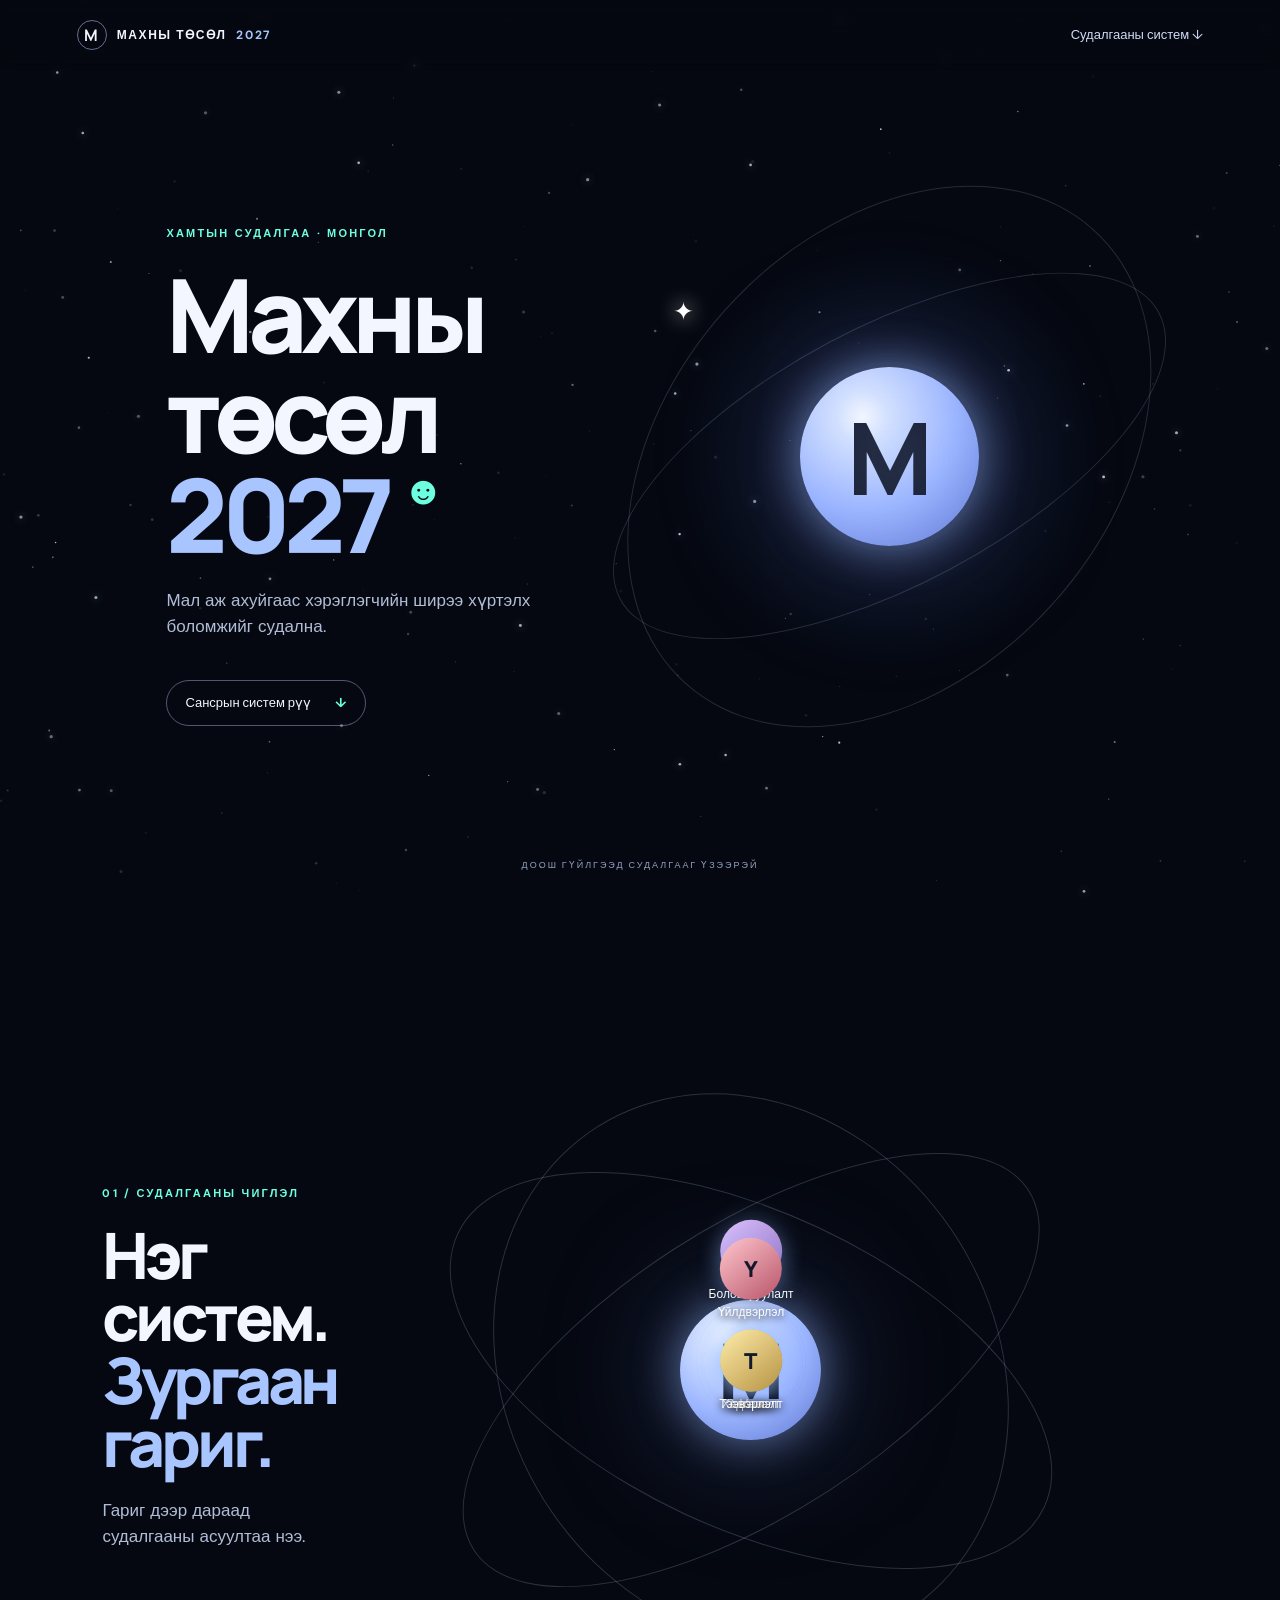
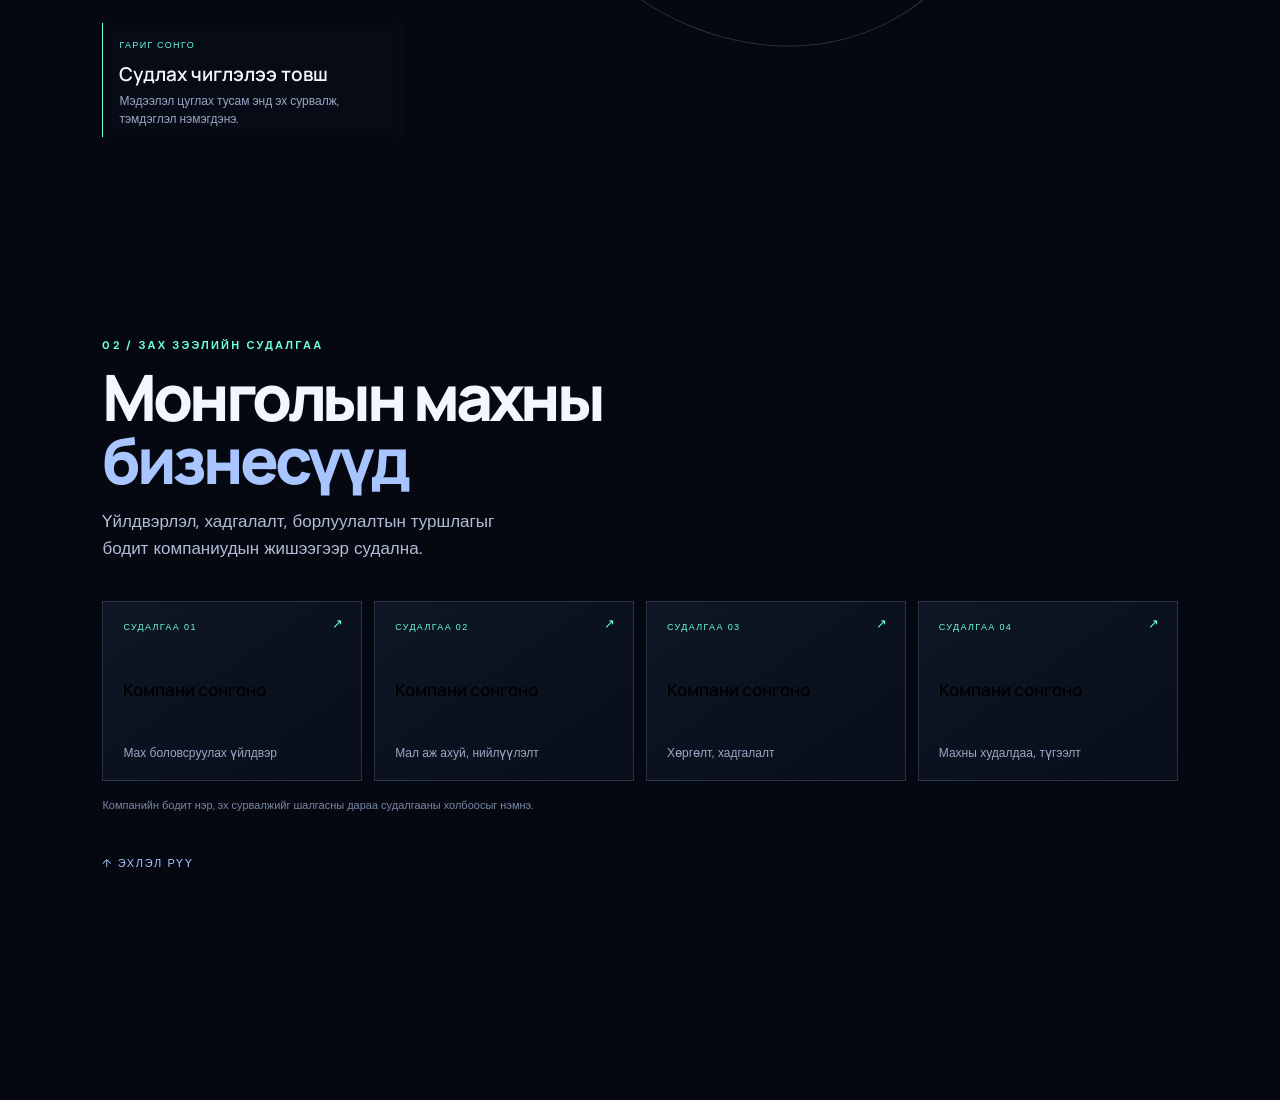
==== commit 521232f2: "Refresh interactive site script cache" ====
--- a/index.html
+++ b/index.html
@@ -1 +1 @@
-<!doctype html><html lang="mn"><head><meta charset="utf-8"><meta name="viewport" content="width=device-width, initial-scale=1"><meta name="description" content="2027 оны махны төслийн судалгааны сансрын тэмдэглэл"><title>Махны төсөл 2027</title><link rel="stylesheet" href="style.css"></head><body><header><a href="#home" class="brand"><i>М</i> МАХНЫ ТӨСӨЛ <span>2027</span></a><a href="#system" class="nav">Судалгааны систем ↓</a></header><canvas id="stars" aria-hidden="true"></canvas><main><section class="screen hero" id="home"><div class="hero-copy"><p class="eyebrow">ХАМТЫН СУДАЛГАА · МОНГОЛ</p><h1>Махны төсөл<br><em>2027</em> <span class="smile">☻</span></h1><p>Мал аж ахуйгаас хэрэглэгчийн ширээ хүртэлх боломжийг судална.</p><a class="cta" href="#system">Сансрын систем рүү <b>↓</b></a></div><div class="nebula" aria-hidden="true"><div class="ring r1"></div><div class="ring r2"></div><div class="star-core">М</div><span class="float-star">✦</span></div><span class="scroll-cue">ДООШ ГҮЙЛГЭЭД СУДАЛГААГ ҮЗЭЭРЭЙ</span></section><section class="screen system" id="system"><div class="section-top"><p class="eyebrow">01 / СУДАЛГААНЫ ЧИГЛЭЛ</p><h2>Нэг систем.<br><em>Зургаан гариг.</em></h2><p>Гариг дээр дараад судалгааны асуултаа нээ.</p></div><div class="orbit-system"><div class="orbit-line o1"></div><div class="orbit-line o2"></div><div class="orbit-line o3"></div><div class="sun">М</div><button class="planet p1" data-title="Мал" data-text="Малын нөөц, байршил, улирал, маллагааны туршлагыг судална."><span>М</span><b>Мал</b></button><button class="planet p2" data-title="Зах зээл" data-text="Худалдан авагч, хэрэгцээ, бүтээгдэхүүний төрөл, борлуулалтын сувгийг судална."><span>З</span><b>Зах зээл</b></button><button class="planet p3" data-title="Боловсруулалт" data-text="Мах бэлтгэх үе шат, гарц, стандарт, боловсруулалтын боломжийг судална."><span>Б</span><b>Боловсруулалт</b></button><button class="planet p4" data-title="Үйлдвэрлэл" data-text="Үйлдвэрийн хүчин чадал, тоног төхөөрөмж, өөрийн болон гэрээт үйлдвэрлэлийн хувилбарыг харьцуулна."><span>Ү</span><b>Үйлдвэрлэл</b></button><button class="planet p5" data-title="Хадгалалт" data-text="Хөргөлт, хөлдөөх, агуулахын багтаамж, хадгалалтын зардлыг тодруулна."><span>Х</span><b>Хадгалалт</b></button><button class="planet p6" data-title="Тээвэрлэлт" data-text="Мал, мах тээвэрлэх чиглэл, зай, хөргүүртэй тээврийн боломжийг судална."><span>Т</span><b>Тээвэрлэлт</b></button></div><aside class="planet-info" aria-live="polite"><span>ГАРИГ СОНГО</span><h3>Судлах чиглэлээ товш</h3><p>Мэдээлэл цуглах тусам энд эх сурвалж, тэмдэглэл нэмэгдэнэ.</p></aside></section><section class="screen companies" id="companies"><div class="section-top"><p class="eyebrow">02 / ЗАХ ЗЭЭЛИЙН СУДАЛГАА</p><h2>Монголын махны<br><em>бизнесүүд</em></h2><p>Үйлдвэрлэл, хадгалалт, борлуулалтын туршлагыг бодит компаниудын жишээгээр судална.</p></div><div class="company-grid"><button class="company" type="button" data-title="Мах боловсруулах үйлдвэр" data-text="Энэ хэсэг одоогоор хоосон. Бодит компанийн нэр болон судалгааны эх сурвалжийг олсны дараа энд нэмнэ."><small>СУДАЛГАА 01</small><strong>Компани сонгоно</strong><span>Мах боловсруулах үйлдвэр</span><i>↗</i></button><button class="company" type="button" data-title="Мал аж ахуй, нийлүүлэлт" data-text="Энэ хэсэг одоогоор хоосон. Мал аж ахуй, нийлүүлэлтийн чиглэлийн компанийг судалж энд нэмнэ."><small>СУДАЛГАА 02</small><strong>Компани сонгоно</strong><span>Мал аж ахуй, нийлүүлэлт</span><i>↗</i></button><button class="company" type="button" data-title="Хөргөлт, хадгалалт" data-text="Энэ хэсэг одоогоор хоосон. Хөргөлт, хадгалалтын чиглэлийн компанийг судалж энд нэмнэ."><small>СУДАЛГАА 03</small><strong>Компани сонгоно</strong><span>Хөргөлт, хадгалалт</span><i>↗</i></button><button class="company" type="button" data-title="Махны худалдаа, түгээлт" data-text="Энэ хэсэг одоогоор хоосон. Махны худалдаа, түгээлтийн чиглэлийн компанийг судалж энд нэмнэ."><small>СУДАЛГАА 04</small><strong>Компани сонгоно</strong><span>Махны худалдаа, түгээлт</span><i>↗</i></button></div><p class="disclaimer">Компанийн бодит нэр, эх сурвалжийг шалгасны дараа судалгааны холбоосыг нэмнэ.</p><a class="back" href="#home">↑ ЭХЛЭЛ РҮҮ</a></section></main><dialog id="modal"><button class="close" aria-label="Хаах">×</button><span class="eyebrow">СУДАЛГААНЫ ЧИГЛЭЛ</span><h2></h2><p></p></dialog><script src="app.js"></script></body></html>
+<!doctype html><html lang="mn"><head><meta charset="utf-8"><meta name="viewport" content="width=device-width, initial-scale=1"><meta name="description" content="2027 оны махны төслийн судалгааны сансрын тэмдэглэл"><title>Махны төсөл 2027</title><link rel="stylesheet" href="style.css"></head><body><header><a href="#home" class="brand"><i>М</i> МАХНЫ ТӨСӨЛ <span>2027</span></a><a href="#system" class="nav">Судалгааны систем ↓</a></header><canvas id="stars" aria-hidden="true"></canvas><main><section class="screen hero" id="home"><div class="hero-copy"><p class="eyebrow">ХАМТЫН СУДАЛГАА · МОНГОЛ</p><h1>Махны төсөл<br><em>2027</em> <span class="smile">☻</span></h1><p>Мал аж ахуйгаас хэрэглэгчийн ширээ хүртэлх боломжийг судална.</p><a class="cta" href="#system">Сансрын систем рүү <b>↓</b></a></div><div class="nebula" aria-hidden="true"><div class="ring r1"></div><div class="ring r2"></div><div class="star-core">М</div><span class="float-star">✦</span></div><span class="scroll-cue">ДООШ ГҮЙЛГЭЭД СУДАЛГААГ ҮЗЭЭРЭЙ</span></section><section class="screen system" id="system"><div class="section-top"><p class="eyebrow">01 / СУДАЛГААНЫ ЧИГЛЭЛ</p><h2>Нэг систем.<br><em>Зургаан гариг.</em></h2><p>Гариг дээр дараад судалгааны асуултаа нээ.</p></div><div class="orbit-system"><div class="orbit-line o1"></div><div class="orbit-line o2"></div><div class="orbit-line o3"></div><div class="sun">М</div><button class="planet p1" data-title="Мал" data-text="Малын нөөц, байршил, улирал, маллагааны туршлагыг судална."><span>М</span><b>Мал</b></button><button class="planet p2" data-title="Зах зээл" data-text="Худалдан авагч, хэрэгцээ, бүтээгдэхүүний төрөл, борлуулалтын сувгийг судална."><span>З</span><b>Зах зээл</b></button><button class="planet p3" data-title="Боловсруулалт" data-text="Мах бэлтгэх үе шат, гарц, стандарт, боловсруулалтын боломжийг судална."><span>Б</span><b>Боловсруулалт</b></button><button class="planet p4" data-title="Үйлдвэрлэл" data-text="Үйлдвэрийн хүчин чадал, тоног төхөөрөмж, өөрийн болон гэрээт үйлдвэрлэлийн хувилбарыг харьцуулна."><span>Ү</span><b>Үйлдвэрлэл</b></button><button class="planet p5" data-title="Хадгалалт" data-text="Хөргөлт, хөлдөөх, агуулахын багтаамж, хадгалалтын зардлыг тодруулна."><span>Х</span><b>Хадгалалт</b></button><button class="planet p6" data-title="Тээвэрлэлт" data-text="Мал, мах тээвэрлэх чиглэл, зай, хөргүүртэй тээврийн боломжийг судална."><span>Т</span><b>Тээвэрлэлт</b></button></div><aside class="planet-info" aria-live="polite"><span>ГАРИГ СОНГО</span><h3>Судлах чиглэлээ товш</h3><p>Мэдээлэл цуглах тусам энд эх сурвалж, тэмдэглэл нэмэгдэнэ.</p></aside></section><section class="screen companies" id="companies"><div class="section-top"><p class="eyebrow">02 / ЗАХ ЗЭЭЛИЙН СУДАЛГАА</p><h2>Монголын махны<br><em>бизнесүүд</em></h2><p>Үйлдвэрлэл, хадгалалт, борлуулалтын туршлагыг бодит компаниудын жишээгээр судална.</p></div><div class="company-grid"><button class="company" type="button" data-title="Мах боловсруулах үйлдвэр" data-text="Энэ хэсэг одоогоор хоосон. Бодит компанийн нэр болон судалгааны эх сурвалжийг олсны дараа энд нэмнэ."><small>СУДАЛГАА 01</small><strong>Компани сонгоно</strong><span>Мах боловсруулах үйлдвэр</span><i>↗</i></button><button class="company" type="button" data-title="Мал аж ахуй, нийлүүлэлт" data-text="Энэ хэсэг одоогоор хоосон. Мал аж ахуй, нийлүүлэлтийн чиглэлийн компанийг судалж энд нэмнэ."><small>СУДАЛГАА 02</small><strong>Компани сонгоно</strong><span>Мал аж ахуй, нийлүүлэлт</span><i>↗</i></button><button class="company" type="button" data-title="Хөргөлт, хадгалалт" data-text="Энэ хэсэг одоогоор хоосон. Хөргөлт, хадгалалтын чиглэлийн компанийг судалж энд нэмнэ."><small>СУДАЛГАА 03</small><strong>Компани сонгоно</strong><span>Хөргөлт, хадгалалт</span><i>↗</i></button><button class="company" type="button" data-title="Махны худалдаа, түгээлт" data-text="Энэ хэсэг одоогоор хоосон. Махны худалдаа, түгээлтийн чиглэлийн компанийг судалж энд нэмнэ."><small>СУДАЛГАА 04</small><strong>Компани сонгоно</strong><span>Махны худалдаа, түгээлт</span><i>↗</i></button></div><p class="disclaimer">Компанийн бодит нэр, эх сурвалжийг шалгасны дараа судалгааны холбоосыг нэмнэ.</p><a class="back" href="#home">↑ ЭХЛЭЛ РҮҮ</a></section></main><dialog id="modal"><button class="close" aria-label="Хаах">×</button><span class="eyebrow">СУДАЛГААНЫ ЧИГЛЭЛ</span><h2></h2><p></p></dialog><script src="app.js?v=4"></script></body></html>
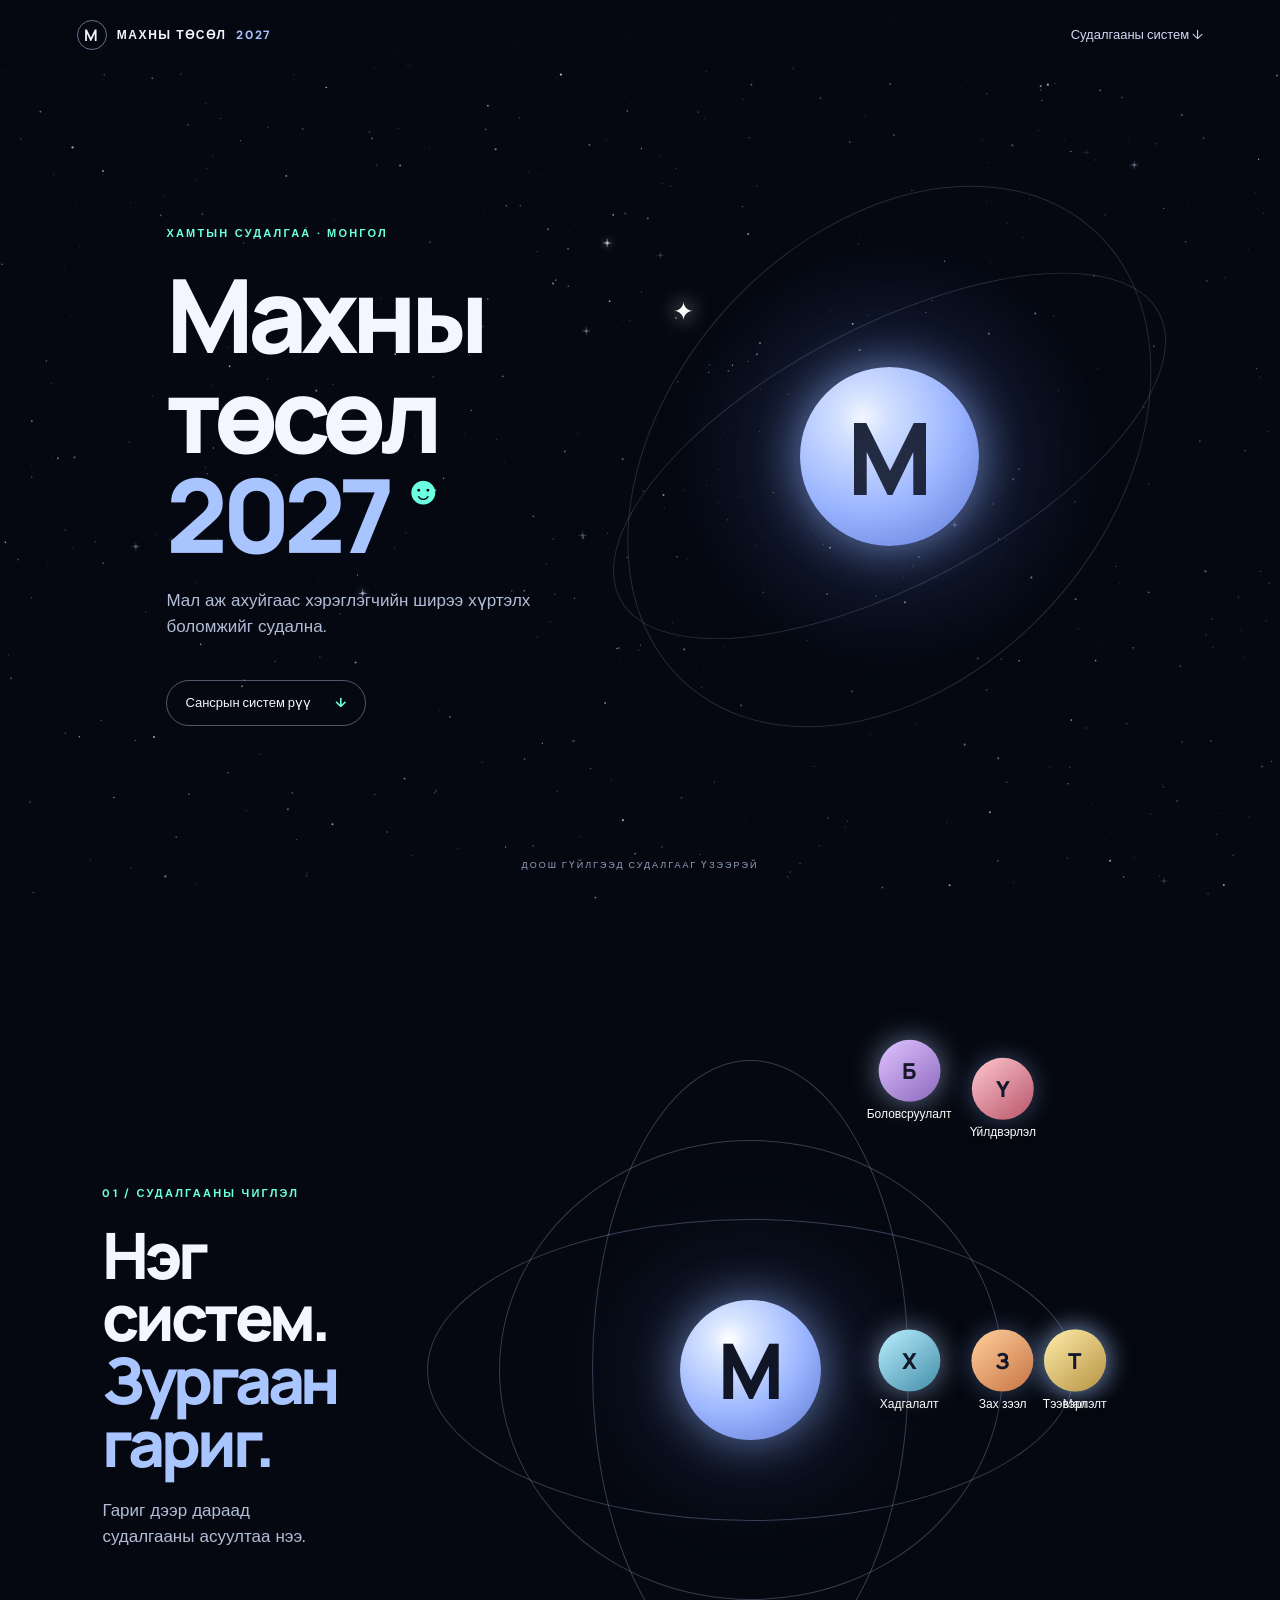
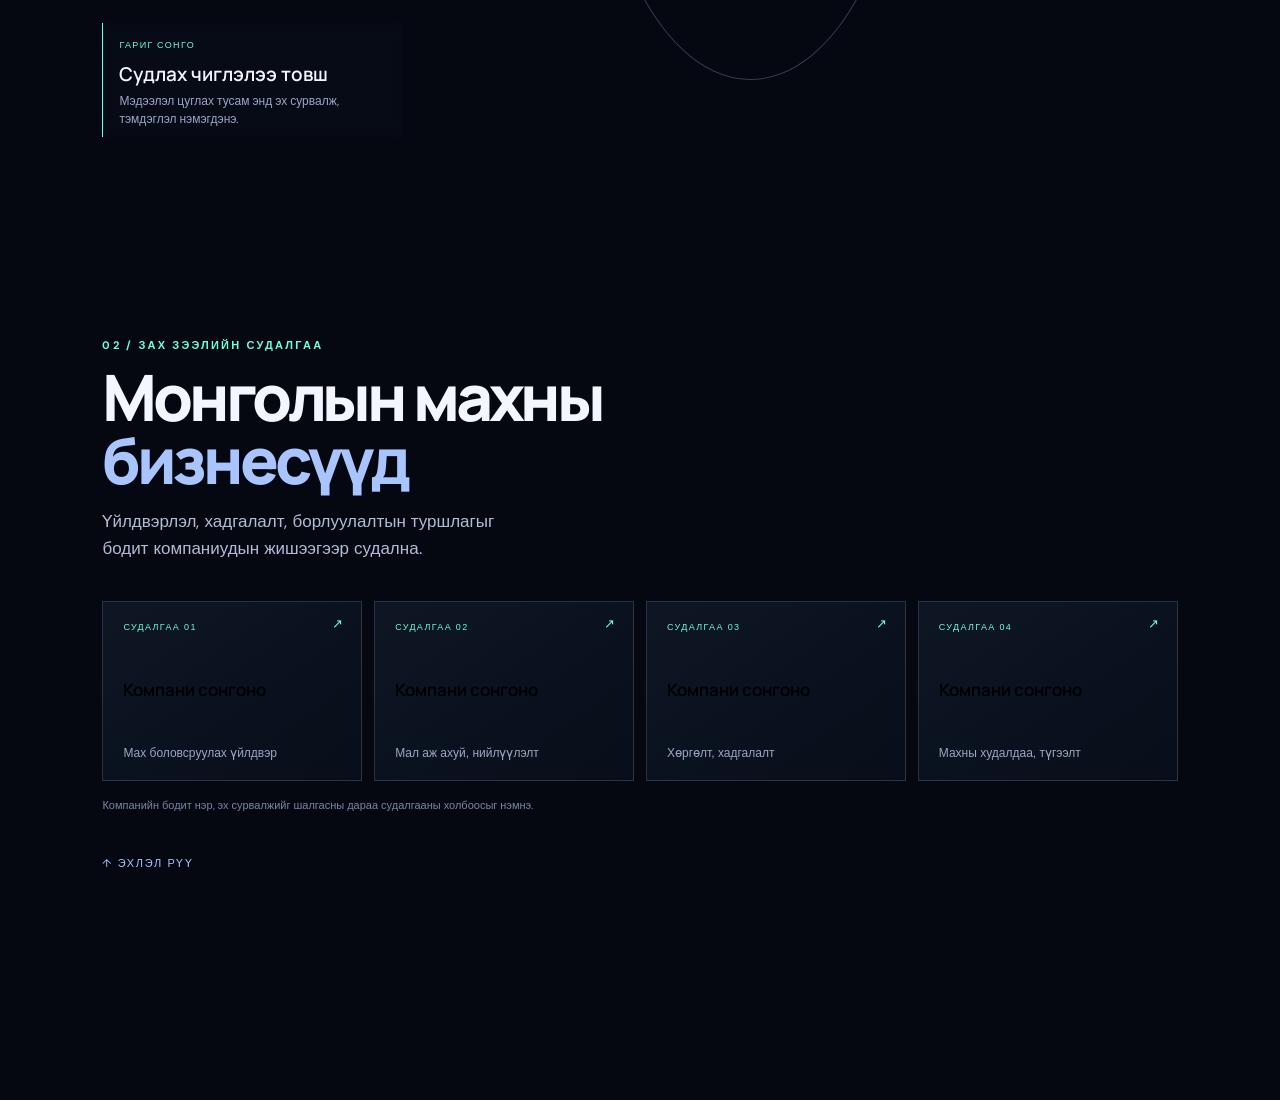
==== commit e0751929: "Refresh orbit and starfield assets" ====
--- a/index.html
+++ b/index.html
@@ -1 +1 @@
-<!doctype html><html lang="mn"><head><meta charset="utf-8"><meta name="viewport" content="width=device-width, initial-scale=1"><meta name="description" content="2027 оны махны төслийн судалгааны сансрын тэмдэглэл"><title>Махны төсөл 2027</title><link rel="stylesheet" href="style.css"></head><body><header><a href="#home" class="brand"><i>М</i> МАХНЫ ТӨСӨЛ <span>2027</span></a><a href="#system" class="nav">Судалгааны систем ↓</a></header><canvas id="stars" aria-hidden="true"></canvas><main><section class="screen hero" id="home"><div class="hero-copy"><p class="eyebrow">ХАМТЫН СУДАЛГАА · МОНГОЛ</p><h1>Махны төсөл<br><em>2027</em> <span class="smile">☻</span></h1><p>Мал аж ахуйгаас хэрэглэгчийн ширээ хүртэлх боломжийг судална.</p><a class="cta" href="#system">Сансрын систем рүү <b>↓</b></a></div><div class="nebula" aria-hidden="true"><div class="ring r1"></div><div class="ring r2"></div><div class="star-core">М</div><span class="float-star">✦</span></div><span class="scroll-cue">ДООШ ГҮЙЛГЭЭД СУДАЛГААГ ҮЗЭЭРЭЙ</span></section><section class="screen system" id="system"><div class="section-top"><p class="eyebrow">01 / СУДАЛГААНЫ ЧИГЛЭЛ</p><h2>Нэг систем.<br><em>Зургаан гариг.</em></h2><p>Гариг дээр дараад судалгааны асуултаа нээ.</p></div><div class="orbit-system"><div class="orbit-line o1"></div><div class="orbit-line o2"></div><div class="orbit-line o3"></div><div class="sun">М</div><button class="planet p1" data-title="Мал" data-text="Малын нөөц, байршил, улирал, маллагааны туршлагыг судална."><span>М</span><b>Мал</b></button><button class="planet p2" data-title="Зах зээл" data-text="Худалдан авагч, хэрэгцээ, бүтээгдэхүүний төрөл, борлуулалтын сувгийг судална."><span>З</span><b>Зах зээл</b></button><button class="planet p3" data-title="Боловсруулалт" data-text="Мах бэлтгэх үе шат, гарц, стандарт, боловсруулалтын боломжийг судална."><span>Б</span><b>Боловсруулалт</b></button><button class="planet p4" data-title="Үйлдвэрлэл" data-text="Үйлдвэрийн хүчин чадал, тоног төхөөрөмж, өөрийн болон гэрээт үйлдвэрлэлийн хувилбарыг харьцуулна."><span>Ү</span><b>Үйлдвэрлэл</b></button><button class="planet p5" data-title="Хадгалалт" data-text="Хөргөлт, хөлдөөх, агуулахын багтаамж, хадгалалтын зардлыг тодруулна."><span>Х</span><b>Хадгалалт</b></button><button class="planet p6" data-title="Тээвэрлэлт" data-text="Мал, мах тээвэрлэх чиглэл, зай, хөргүүртэй тээврийн боломжийг судална."><span>Т</span><b>Тээвэрлэлт</b></button></div><aside class="planet-info" aria-live="polite"><span>ГАРИГ СОНГО</span><h3>Судлах чиглэлээ товш</h3><p>Мэдээлэл цуглах тусам энд эх сурвалж, тэмдэглэл нэмэгдэнэ.</p></aside></section><section class="screen companies" id="companies"><div class="section-top"><p class="eyebrow">02 / ЗАХ ЗЭЭЛИЙН СУДАЛГАА</p><h2>Монголын махны<br><em>бизнесүүд</em></h2><p>Үйлдвэрлэл, хадгалалт, борлуулалтын туршлагыг бодит компаниудын жишээгээр судална.</p></div><div class="company-grid"><button class="company" type="button" data-title="Мах боловсруулах үйлдвэр" data-text="Энэ хэсэг одоогоор хоосон. Бодит компанийн нэр болон судалгааны эх сурвалжийг олсны дараа энд нэмнэ."><small>СУДАЛГАА 01</small><strong>Компани сонгоно</strong><span>Мах боловсруулах үйлдвэр</span><i>↗</i></button><button class="company" type="button" data-title="Мал аж ахуй, нийлүүлэлт" data-text="Энэ хэсэг одоогоор хоосон. Мал аж ахуй, нийлүүлэлтийн чиглэлийн компанийг судалж энд нэмнэ."><small>СУДАЛГАА 02</small><strong>Компани сонгоно</strong><span>Мал аж ахуй, нийлүүлэлт</span><i>↗</i></button><button class="company" type="button" data-title="Хөргөлт, хадгалалт" data-text="Энэ хэсэг одоогоор хоосон. Хөргөлт, хадгалалтын чиглэлийн компанийг судалж энд нэмнэ."><small>СУДАЛГАА 03</small><strong>Компани сонгоно</strong><span>Хөргөлт, хадгалалт</span><i>↗</i></button><button class="company" type="button" data-title="Махны худалдаа, түгээлт" data-text="Энэ хэсэг одоогоор хоосон. Махны худалдаа, түгээлтийн чиглэлийн компанийг судалж энд нэмнэ."><small>СУДАЛГАА 04</small><strong>Компани сонгоно</strong><span>Махны худалдаа, түгээлт</span><i>↗</i></button></div><p class="disclaimer">Компанийн бодит нэр, эх сурвалжийг шалгасны дараа судалгааны холбоосыг нэмнэ.</p><a class="back" href="#home">↑ ЭХЛЭЛ РҮҮ</a></section></main><dialog id="modal"><button class="close" aria-label="Хаах">×</button><span class="eyebrow">СУДАЛГААНЫ ЧИГЛЭЛ</span><h2></h2><p></p></dialog><script src="app.js?v=4"></script></body></html>
+<!doctype html><html lang="mn"><head><meta charset="utf-8"><meta name="viewport" content="width=device-width, initial-scale=1"><meta name="description" content="2027 оны махны төслийн судалгааны сансрын тэмдэглэл"><title>Махны төсөл 2027</title><link rel="stylesheet" href="style.css"></head><body><header><a href="#home" class="brand"><i>М</i> МАХНЫ ТӨСӨЛ <span>2027</span></a><a href="#system" class="nav">Судалгааны систем ↓</a></header><canvas id="stars" aria-hidden="true"></canvas><main><section class="screen hero" id="home"><div class="hero-copy"><p class="eyebrow">ХАМТЫН СУДАЛГАА · МОНГОЛ</p><h1>Махны төсөл<br><em>2027</em> <span class="smile">☻</span></h1><p>Мал аж ахуйгаас хэрэглэгчийн ширээ хүртэлх боломжийг судална.</p><a class="cta" href="#system">Сансрын систем рүү <b>↓</b></a></div><div class="nebula" aria-hidden="true"><div class="ring r1"></div><div class="ring r2"></div><div class="star-core">М</div><span class="float-star">✦</span></div><span class="scroll-cue">ДООШ ГҮЙЛГЭЭД СУДАЛГААГ ҮЗЭЭРЭЙ</span></section><section class="screen system" id="system"><div class="section-top"><p class="eyebrow">01 / СУДАЛГААНЫ ЧИГЛЭЛ</p><h2>Нэг систем.<br><em>Зургаан гариг.</em></h2><p>Гариг дээр дараад судалгааны асуултаа нээ.</p></div><div class="orbit-system"><div class="orbit-line o1"></div><div class="orbit-line o2"></div><div class="orbit-line o3"></div><div class="sun">М</div><button class="planet p1" data-title="Мал" data-text="Малын нөөц, байршил, улирал, маллагааны туршлагыг судална."><span>М</span><b>Мал</b></button><button class="planet p2" data-title="Зах зээл" data-text="Худалдан авагч, хэрэгцээ, бүтээгдэхүүний төрөл, борлуулалтын сувгийг судална."><span>З</span><b>Зах зээл</b></button><button class="planet p3" data-title="Боловсруулалт" data-text="Мах бэлтгэх үе шат, гарц, стандарт, боловсруулалтын боломжийг судална."><span>Б</span><b>Боловсруулалт</b></button><button class="planet p4" data-title="Үйлдвэрлэл" data-text="Үйлдвэрийн хүчин чадал, тоног төхөөрөмж, өөрийн болон гэрээт үйлдвэрлэлийн хувилбарыг харьцуулна."><span>Ү</span><b>Үйлдвэрлэл</b></button><button class="planet p5" data-title="Хадгалалт" data-text="Хөргөлт, хөлдөөх, агуулахын багтаамж, хадгалалтын зардлыг тодруулна."><span>Х</span><b>Хадгалалт</b></button><button class="planet p6" data-title="Тээвэрлэлт" data-text="Мал, мах тээвэрлэх чиглэл, зай, хөргүүртэй тээврийн боломжийг судална."><span>Т</span><b>Тээвэрлэлт</b></button></div><aside class="planet-info" aria-live="polite"><span>ГАРИГ СОНГО</span><h3>Судлах чиглэлээ товш</h3><p>Мэдээлэл цуглах тусам энд эх сурвалж, тэмдэглэл нэмэгдэнэ.</p></aside></section><section class="screen companies" id="companies"><div class="section-top"><p class="eyebrow">02 / ЗАХ ЗЭЭЛИЙН СУДАЛГАА</p><h2>Монголын махны<br><em>бизнесүүд</em></h2><p>Үйлдвэрлэл, хадгалалт, борлуулалтын туршлагыг бодит компаниудын жишээгээр судална.</p></div><div class="company-grid"><button class="company" type="button" data-title="Мах боловсруулах үйлдвэр" data-text="Энэ хэсэг одоогоор хоосон. Бодит компанийн нэр болон судалгааны эх сурвалжийг олсны дараа энд нэмнэ."><small>СУДАЛГАА 01</small><strong>Компани сонгоно</strong><span>Мах боловсруулах үйлдвэр</span><i>↗</i></button><button class="company" type="button" data-title="Мал аж ахуй, нийлүүлэлт" data-text="Энэ хэсэг одоогоор хоосон. Мал аж ахуй, нийлүүлэлтийн чиглэлийн компанийг судалж энд нэмнэ."><small>СУДАЛГАА 02</small><strong>Компани сонгоно</strong><span>Мал аж ахуй, нийлүүлэлт</span><i>↗</i></button><button class="company" type="button" data-title="Хөргөлт, хадгалалт" data-text="Энэ хэсэг одоогоор хоосон. Хөргөлт, хадгалалтын чиглэлийн компанийг судалж энд нэмнэ."><small>СУДАЛГАА 03</small><strong>Компани сонгоно</strong><span>Хөргөлт, хадгалалт</span><i>↗</i></button><button class="company" type="button" data-title="Махны худалдаа, түгээлт" data-text="Энэ хэсэг одоогоор хоосон. Махны худалдаа, түгээлтийн чиглэлийн компанийг судалж энд нэмнэ."><small>СУДАЛГАА 04</small><strong>Компани сонгоно</strong><span>Махны худалдаа, түгээлт</span><i>↗</i></button></div><p class="disclaimer">Компанийн бодит нэр, эх сурвалжийг шалгасны дараа судалгааны холбоосыг нэмнэ.</p><a class="back" href="#home">↑ ЭХЛЭЛ РҮҮ</a></section></main><dialog id="modal"><button class="close" aria-label="Хаах">×</button><span class="eyebrow">СУДАЛГААНЫ ЧИГЛЭЛ</span><h2></h2><p></p></dialog><script src="app.js?v=5"></script></body></html>
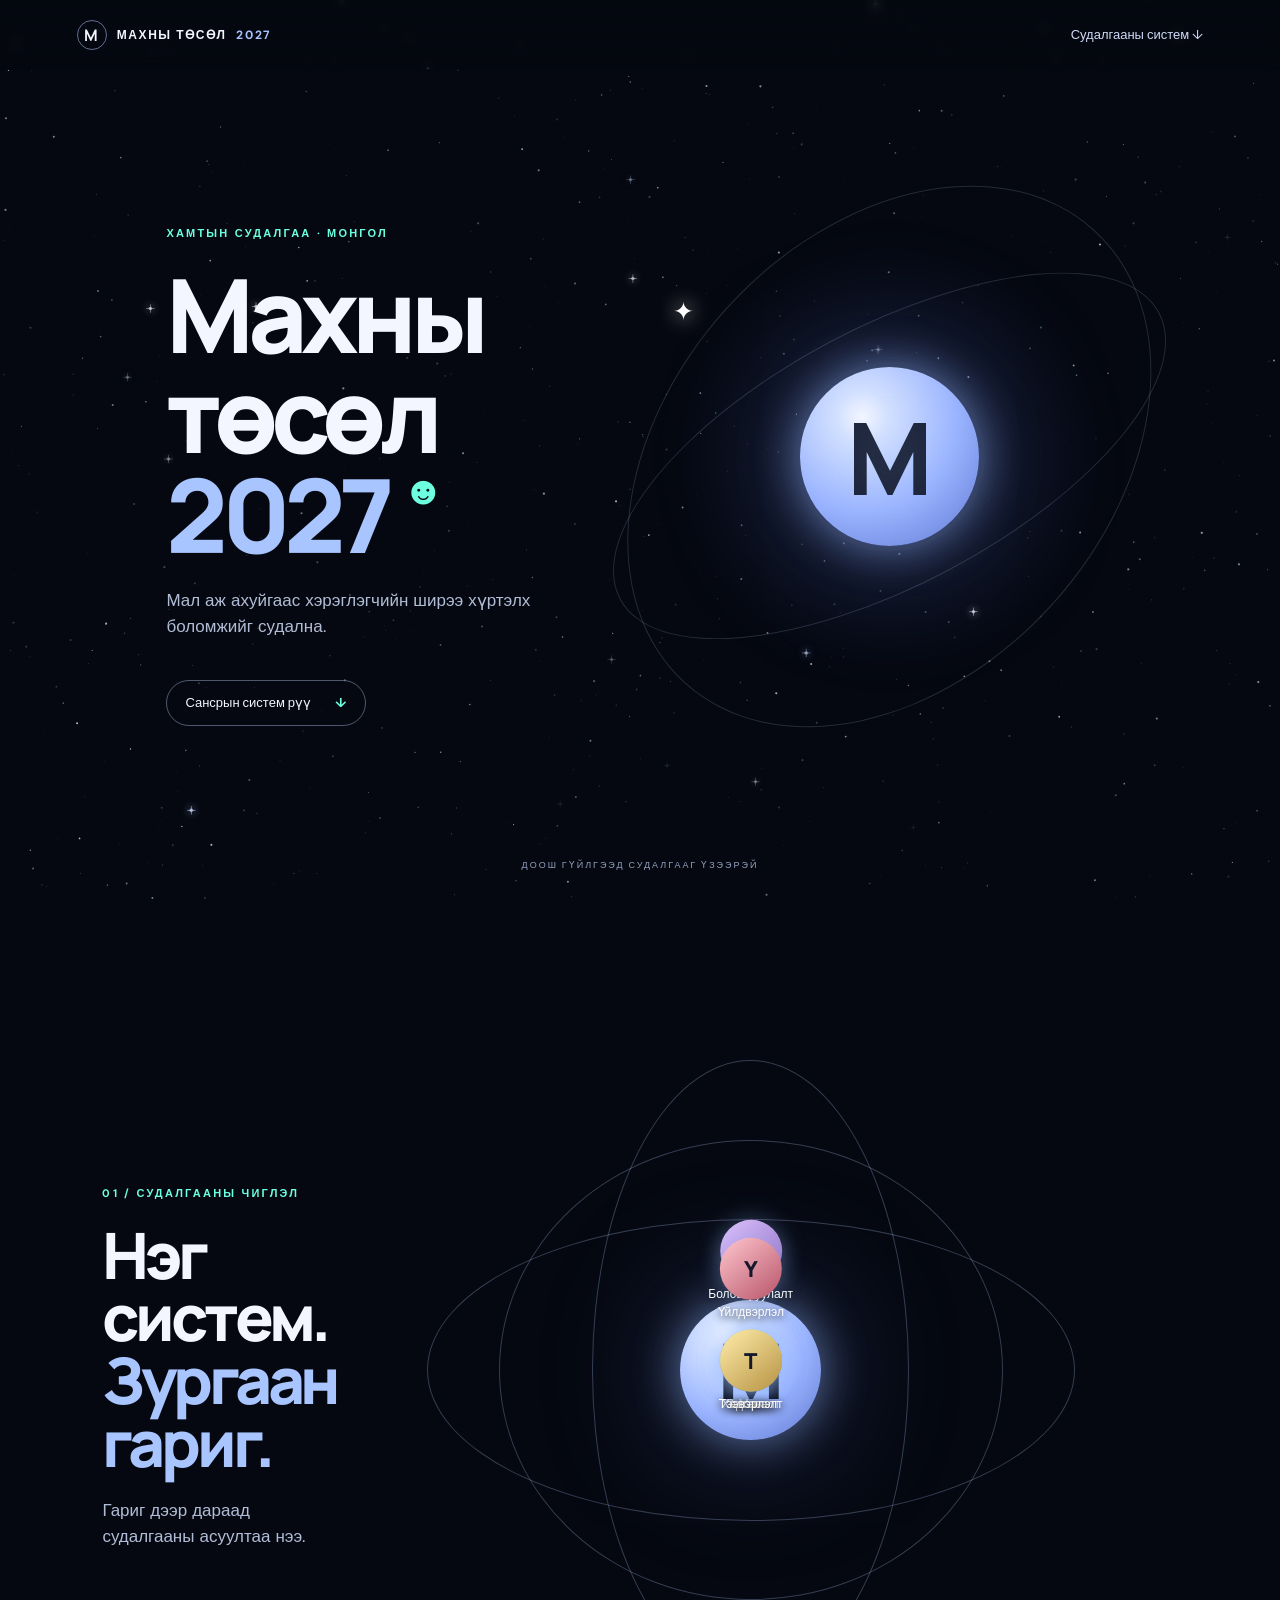
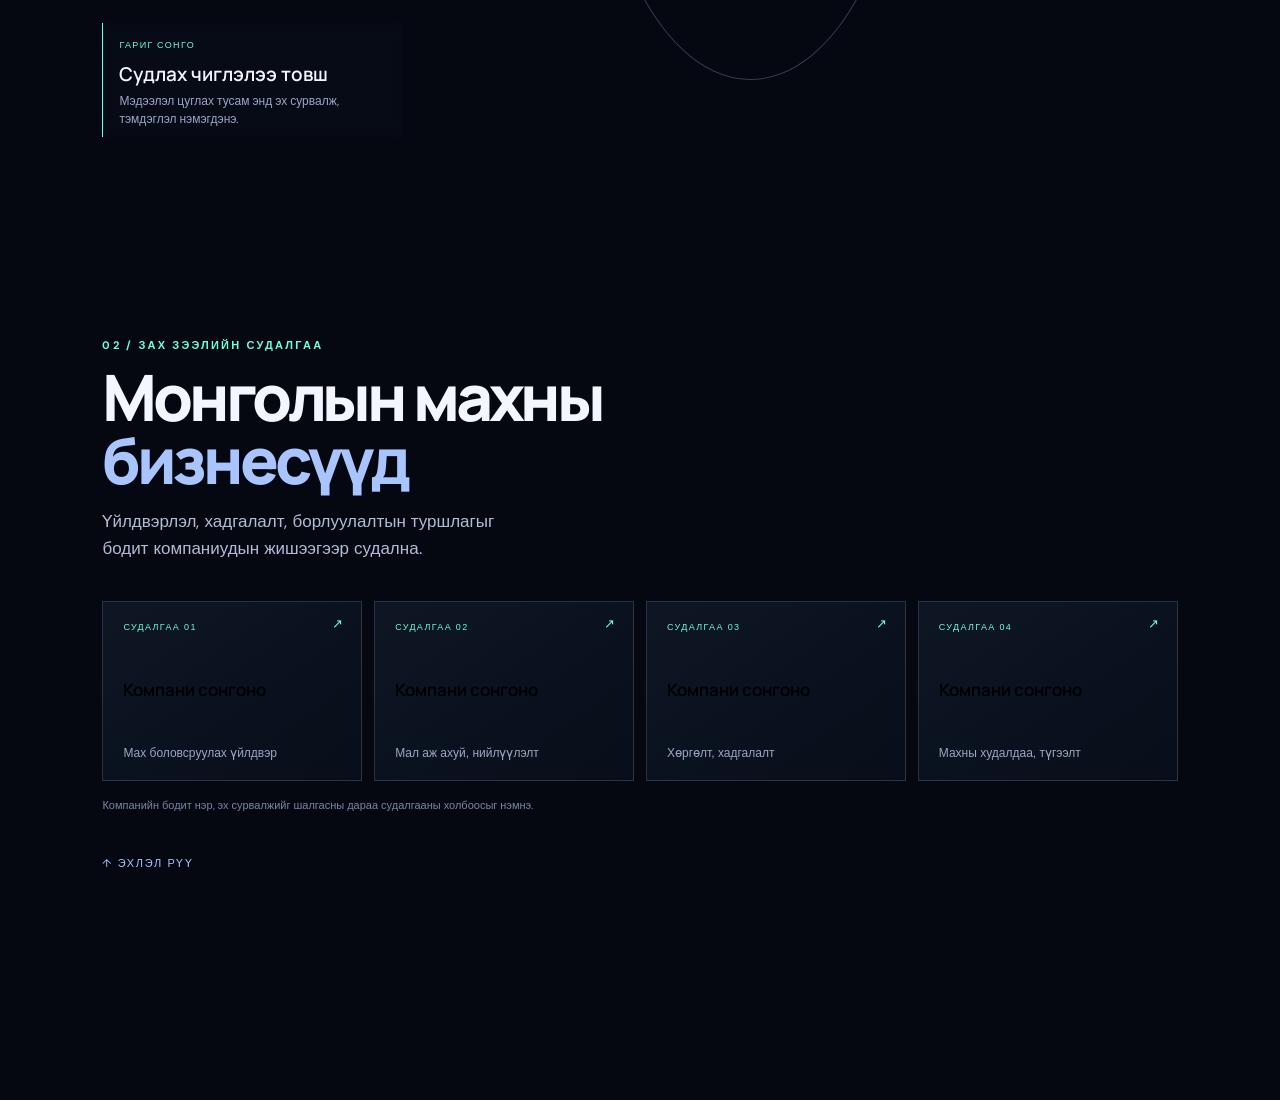
==== commit b3f2dd5b: "Refresh responsive orbital motion" ====
--- a/index.html
+++ b/index.html
@@ -1 +1 @@
-<!doctype html><html lang="mn"><head><meta charset="utf-8"><meta name="viewport" content="width=device-width, initial-scale=1"><meta name="description" content="2027 оны махны төслийн судалгааны сансрын тэмдэглэл"><title>Махны төсөл 2027</title><link rel="stylesheet" href="style.css"></head><body><header><a href="#home" class="brand"><i>М</i> МАХНЫ ТӨСӨЛ <span>2027</span></a><a href="#system" class="nav">Судалгааны систем ↓</a></header><canvas id="stars" aria-hidden="true"></canvas><main><section class="screen hero" id="home"><div class="hero-copy"><p class="eyebrow">ХАМТЫН СУДАЛГАА · МОНГОЛ</p><h1>Махны төсөл<br><em>2027</em> <span class="smile">☻</span></h1><p>Мал аж ахуйгаас хэрэглэгчийн ширээ хүртэлх боломжийг судална.</p><a class="cta" href="#system">Сансрын систем рүү <b>↓</b></a></div><div class="nebula" aria-hidden="true"><div class="ring r1"></div><div class="ring r2"></div><div class="star-core">М</div><span class="float-star">✦</span></div><span class="scroll-cue">ДООШ ГҮЙЛГЭЭД СУДАЛГААГ ҮЗЭЭРЭЙ</span></section><section class="screen system" id="system"><div class="section-top"><p class="eyebrow">01 / СУДАЛГААНЫ ЧИГЛЭЛ</p><h2>Нэг систем.<br><em>Зургаан гариг.</em></h2><p>Гариг дээр дараад судалгааны асуултаа нээ.</p></div><div class="orbit-system"><div class="orbit-line o1"></div><div class="orbit-line o2"></div><div class="orbit-line o3"></div><div class="sun">М</div><button class="planet p1" data-title="Мал" data-text="Малын нөөц, байршил, улирал, маллагааны туршлагыг судална."><span>М</span><b>Мал</b></button><button class="planet p2" data-title="Зах зээл" data-text="Худалдан авагч, хэрэгцээ, бүтээгдэхүүний төрөл, борлуулалтын сувгийг судална."><span>З</span><b>Зах зээл</b></button><button class="planet p3" data-title="Боловсруулалт" data-text="Мах бэлтгэх үе шат, гарц, стандарт, боловсруулалтын боломжийг судална."><span>Б</span><b>Боловсруулалт</b></button><button class="planet p4" data-title="Үйлдвэрлэл" data-text="Үйлдвэрийн хүчин чадал, тоног төхөөрөмж, өөрийн болон гэрээт үйлдвэрлэлийн хувилбарыг харьцуулна."><span>Ү</span><b>Үйлдвэрлэл</b></button><button class="planet p5" data-title="Хадгалалт" data-text="Хөргөлт, хөлдөөх, агуулахын багтаамж, хадгалалтын зардлыг тодруулна."><span>Х</span><b>Хадгалалт</b></button><button class="planet p6" data-title="Тээвэрлэлт" data-text="Мал, мах тээвэрлэх чиглэл, зай, хөргүүртэй тээврийн боломжийг судална."><span>Т</span><b>Тээвэрлэлт</b></button></div><aside class="planet-info" aria-live="polite"><span>ГАРИГ СОНГО</span><h3>Судлах чиглэлээ товш</h3><p>Мэдээлэл цуглах тусам энд эх сурвалж, тэмдэглэл нэмэгдэнэ.</p></aside></section><section class="screen companies" id="companies"><div class="section-top"><p class="eyebrow">02 / ЗАХ ЗЭЭЛИЙН СУДАЛГАА</p><h2>Монголын махны<br><em>бизнесүүд</em></h2><p>Үйлдвэрлэл, хадгалалт, борлуулалтын туршлагыг бодит компаниудын жишээгээр судална.</p></div><div class="company-grid"><button class="company" type="button" data-title="Мах боловсруулах үйлдвэр" data-text="Энэ хэсэг одоогоор хоосон. Бодит компанийн нэр болон судалгааны эх сурвалжийг олсны дараа энд нэмнэ."><small>СУДАЛГАА 01</small><strong>Компани сонгоно</strong><span>Мах боловсруулах үйлдвэр</span><i>↗</i></button><button class="company" type="button" data-title="Мал аж ахуй, нийлүүлэлт" data-text="Энэ хэсэг одоогоор хоосон. Мал аж ахуй, нийлүүлэлтийн чиглэлийн компанийг судалж энд нэмнэ."><small>СУДАЛГАА 02</small><strong>Компани сонгоно</strong><span>Мал аж ахуй, нийлүүлэлт</span><i>↗</i></button><button class="company" type="button" data-title="Хөргөлт, хадгалалт" data-text="Энэ хэсэг одоогоор хоосон. Хөргөлт, хадгалалтын чиглэлийн компанийг судалж энд нэмнэ."><small>СУДАЛГАА 03</small><strong>Компани сонгоно</strong><span>Хөргөлт, хадгалалт</span><i>↗</i></button><button class="company" type="button" data-title="Махны худалдаа, түгээлт" data-text="Энэ хэсэг одоогоор хоосон. Махны худалдаа, түгээлтийн чиглэлийн компанийг судалж энд нэмнэ."><small>СУДАЛГАА 04</small><strong>Компани сонгоно</strong><span>Махны худалдаа, түгээлт</span><i>↗</i></button></div><p class="disclaimer">Компанийн бодит нэр, эх сурвалжийг шалгасны дараа судалгааны холбоосыг нэмнэ.</p><a class="back" href="#home">↑ ЭХЛЭЛ РҮҮ</a></section></main><dialog id="modal"><button class="close" aria-label="Хаах">×</button><span class="eyebrow">СУДАЛГААНЫ ЧИГЛЭЛ</span><h2></h2><p></p></dialog><script src="app.js?v=5"></script></body></html>
+<!doctype html><html lang="mn"><head><meta charset="utf-8"><meta name="viewport" content="width=device-width, initial-scale=1"><meta name="description" content="2027 оны махны төслийн судалгааны сансрын тэмдэглэл"><title>Махны төсөл 2027</title><link rel="stylesheet" href="style.css"></head><body><header><a href="#home" class="brand"><i>М</i> МАХНЫ ТӨСӨЛ <span>2027</span></a><a href="#system" class="nav">Судалгааны систем ↓</a></header><canvas id="stars" aria-hidden="true"></canvas><main><section class="screen hero" id="home"><div class="hero-copy"><p class="eyebrow">ХАМТЫН СУДАЛГАА · МОНГОЛ</p><h1>Махны төсөл<br><em>2027</em> <span class="smile">☻</span></h1><p>Мал аж ахуйгаас хэрэглэгчийн ширээ хүртэлх боломжийг судална.</p><a class="cta" href="#system">Сансрын систем рүү <b>↓</b></a></div><div class="nebula" aria-hidden="true"><div class="ring r1"></div><div class="ring r2"></div><div class="star-core">М</div><span class="float-star">✦</span></div><span class="scroll-cue">ДООШ ГҮЙЛГЭЭД СУДАЛГААГ ҮЗЭЭРЭЙ</span></section><section class="screen system" id="system"><div class="section-top"><p class="eyebrow">01 / СУДАЛГААНЫ ЧИГЛЭЛ</p><h2>Нэг систем.<br><em>Зургаан гариг.</em></h2><p>Гариг дээр дараад судалгааны асуултаа нээ.</p></div><div class="orbit-system"><div class="orbit-line o1"></div><div class="orbit-line o2"></div><div class="orbit-line o3"></div><div class="sun">М</div><button class="planet p1" data-title="Мал" data-text="Малын нөөц, байршил, улирал, маллагааны туршлагыг судална."><span>М</span><b>Мал</b></button><button class="planet p2" data-title="Зах зээл" data-text="Худалдан авагч, хэрэгцээ, бүтээгдэхүүний төрөл, борлуулалтын сувгийг судална."><span>З</span><b>Зах зээл</b></button><button class="planet p3" data-title="Боловсруулалт" data-text="Мах бэлтгэх үе шат, гарц, стандарт, боловсруулалтын боломжийг судална."><span>Б</span><b>Боловсруулалт</b></button><button class="planet p4" data-title="Үйлдвэрлэл" data-text="Үйлдвэрийн хүчин чадал, тоног төхөөрөмж, өөрийн болон гэрээт үйлдвэрлэлийн хувилбарыг харьцуулна."><span>Ү</span><b>Үйлдвэрлэл</b></button><button class="planet p5" data-title="Хадгалалт" data-text="Хөргөлт, хөлдөөх, агуулахын багтаамж, хадгалалтын зардлыг тодруулна."><span>Х</span><b>Хадгалалт</b></button><button class="planet p6" data-title="Тээвэрлэлт" data-text="Мал, мах тээвэрлэх чиглэл, зай, хөргүүртэй тээврийн боломжийг судална."><span>Т</span><b>Тээвэрлэлт</b></button></div><aside class="planet-info" aria-live="polite"><span>ГАРИГ СОНГО</span><h3>Судлах чиглэлээ товш</h3><p>Мэдээлэл цуглах тусам энд эх сурвалж, тэмдэглэл нэмэгдэнэ.</p></aside></section><section class="screen companies" id="companies"><div class="section-top"><p class="eyebrow">02 / ЗАХ ЗЭЭЛИЙН СУДАЛГАА</p><h2>Монголын махны<br><em>бизнесүүд</em></h2><p>Үйлдвэрлэл, хадгалалт, борлуулалтын туршлагыг бодит компаниудын жишээгээр судална.</p></div><div class="company-grid"><button class="company" type="button" data-title="Мах боловсруулах үйлдвэр" data-text="Энэ хэсэг одоогоор хоосон. Бодит компанийн нэр болон судалгааны эх сурвалжийг олсны дараа энд нэмнэ."><small>СУДАЛГАА 01</small><strong>Компани сонгоно</strong><span>Мах боловсруулах үйлдвэр</span><i>↗</i></button><button class="company" type="button" data-title="Мал аж ахуй, нийлүүлэлт" data-text="Энэ хэсэг одоогоор хоосон. Мал аж ахуй, нийлүүлэлтийн чиглэлийн компанийг судалж энд нэмнэ."><small>СУДАЛГАА 02</small><strong>Компани сонгоно</strong><span>Мал аж ахуй, нийлүүлэлт</span><i>↗</i></button><button class="company" type="button" data-title="Хөргөлт, хадгалалт" data-text="Энэ хэсэг одоогоор хоосон. Хөргөлт, хадгалалтын чиглэлийн компанийг судалж энд нэмнэ."><small>СУДАЛГАА 03</small><strong>Компани сонгоно</strong><span>Хөргөлт, хадгалалт</span><i>↗</i></button><button class="company" type="button" data-title="Махны худалдаа, түгээлт" data-text="Энэ хэсэг одоогоор хоосон. Махны худалдаа, түгээлтийн чиглэлийн компанийг судалж энд нэмнэ."><small>СУДАЛГАА 04</small><strong>Компани сонгоно</strong><span>Махны худалдаа, түгээлт</span><i>↗</i></button></div><p class="disclaimer">Компанийн бодит нэр, эх сурвалжийг шалгасны дараа судалгааны холбоосыг нэмнэ.</p><a class="back" href="#home">↑ ЭХЛЭЛ РҮҮ</a></section></main><dialog id="modal"><button class="close" aria-label="Хаах">×</button><span class="eyebrow">СУДАЛГААНЫ ЧИГЛЭЛ</span><h2></h2><p></p></dialog><script src="app.js?v=6"></script></body></html>
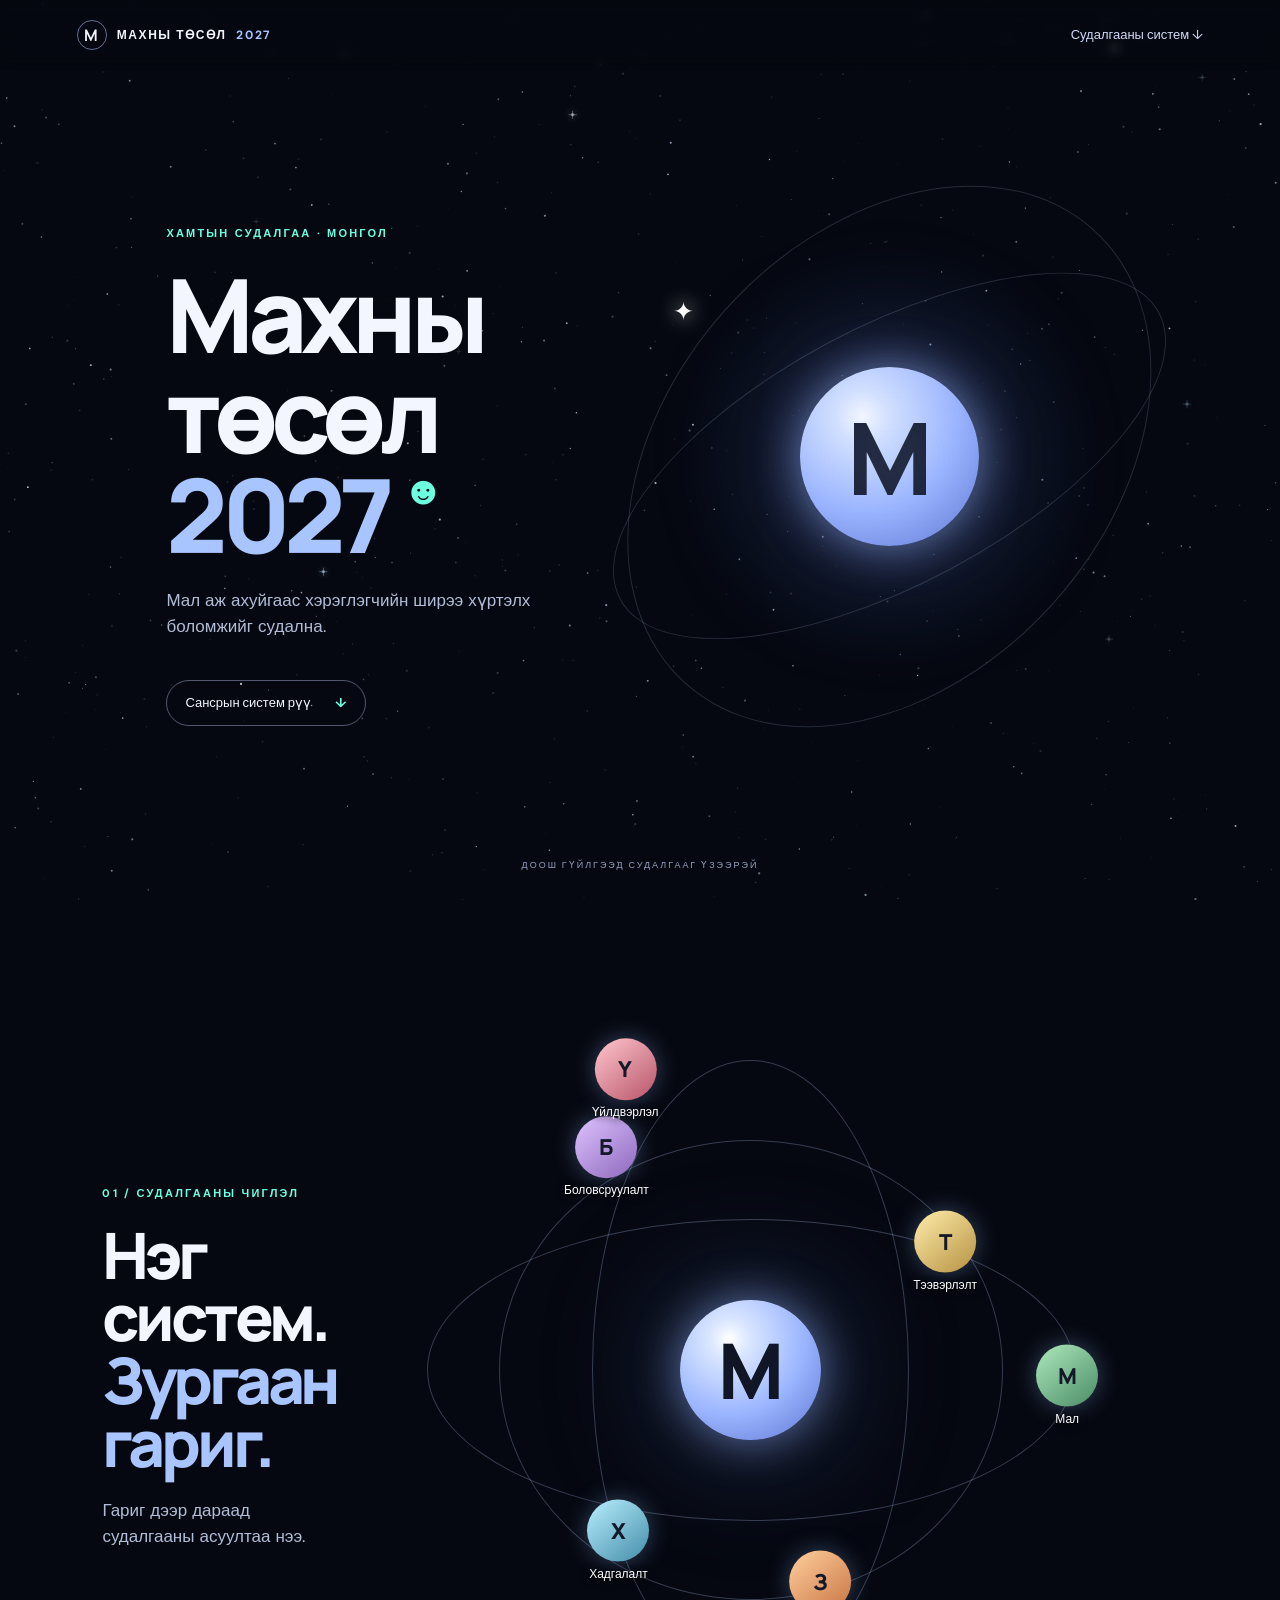
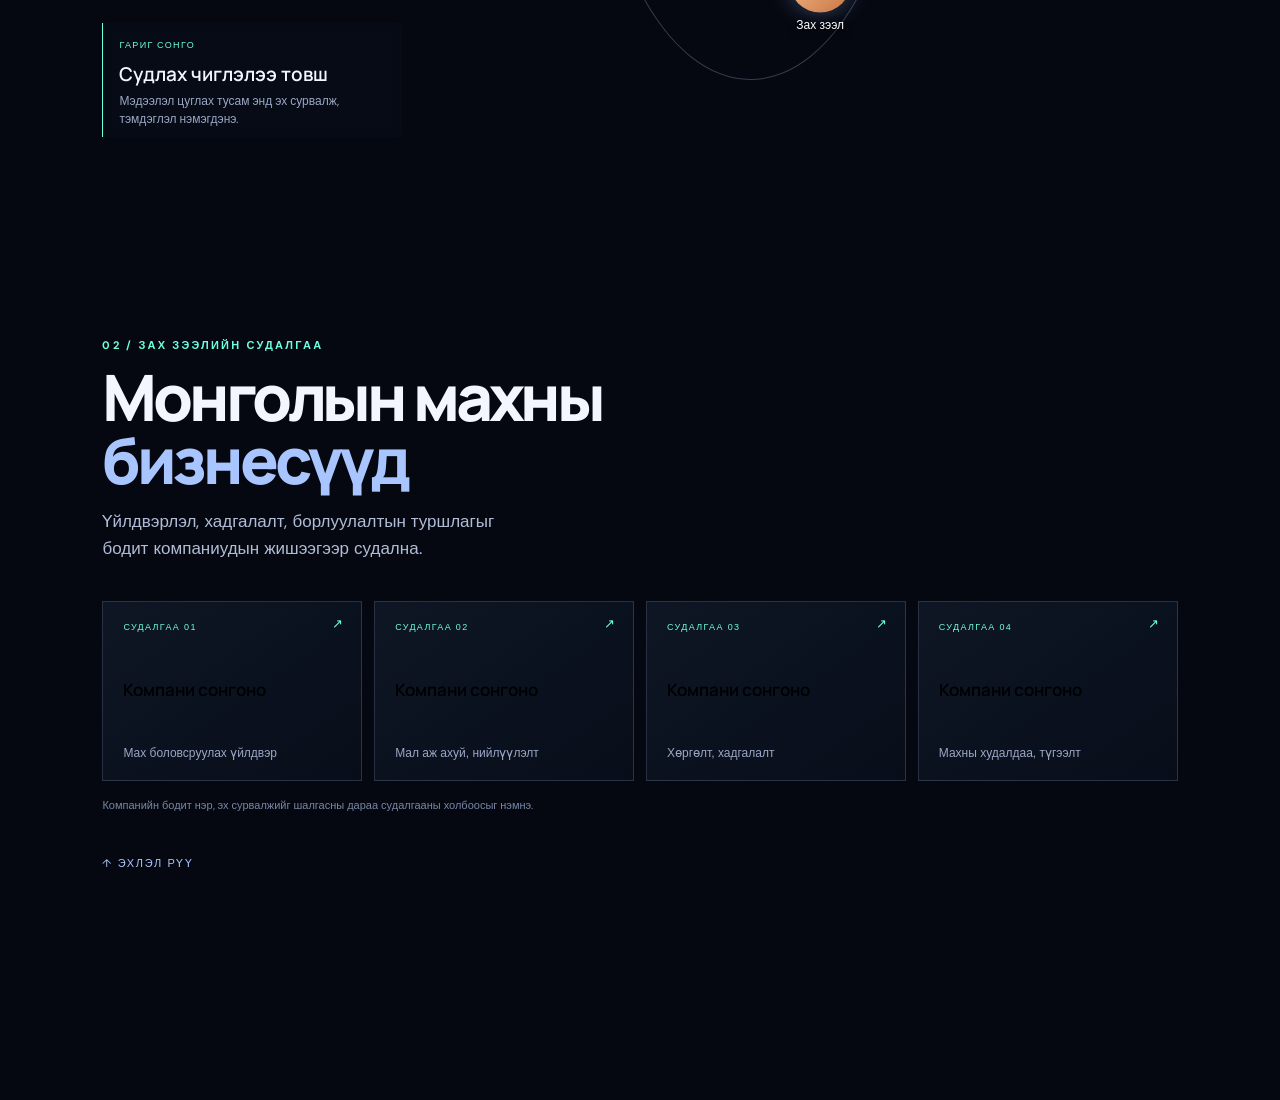
==== commit 12f42459: "Refresh mobile orbit positioning" ====
--- a/index.html
+++ b/index.html
@@ -1 +1 @@
-<!doctype html><html lang="mn"><head><meta charset="utf-8"><meta name="viewport" content="width=device-width, initial-scale=1"><meta name="description" content="2027 оны махны төслийн судалгааны сансрын тэмдэглэл"><title>Махны төсөл 2027</title><link rel="stylesheet" href="style.css"></head><body><header><a href="#home" class="brand"><i>М</i> МАХНЫ ТӨСӨЛ <span>2027</span></a><a href="#system" class="nav">Судалгааны систем ↓</a></header><canvas id="stars" aria-hidden="true"></canvas><main><section class="screen hero" id="home"><div class="hero-copy"><p class="eyebrow">ХАМТЫН СУДАЛГАА · МОНГОЛ</p><h1>Махны төсөл<br><em>2027</em> <span class="smile">☻</span></h1><p>Мал аж ахуйгаас хэрэглэгчийн ширээ хүртэлх боломжийг судална.</p><a class="cta" href="#system">Сансрын систем рүү <b>↓</b></a></div><div class="nebula" aria-hidden="true"><div class="ring r1"></div><div class="ring r2"></div><div class="star-core">М</div><span class="float-star">✦</span></div><span class="scroll-cue">ДООШ ГҮЙЛГЭЭД СУДАЛГААГ ҮЗЭЭРЭЙ</span></section><section class="screen system" id="system"><div class="section-top"><p class="eyebrow">01 / СУДАЛГААНЫ ЧИГЛЭЛ</p><h2>Нэг систем.<br><em>Зургаан гариг.</em></h2><p>Гариг дээр дараад судалгааны асуултаа нээ.</p></div><div class="orbit-system"><div class="orbit-line o1"></div><div class="orbit-line o2"></div><div class="orbit-line o3"></div><div class="sun">М</div><button class="planet p1" data-title="Мал" data-text="Малын нөөц, байршил, улирал, маллагааны туршлагыг судална."><span>М</span><b>Мал</b></button><button class="planet p2" data-title="Зах зээл" data-text="Худалдан авагч, хэрэгцээ, бүтээгдэхүүний төрөл, борлуулалтын сувгийг судална."><span>З</span><b>Зах зээл</b></button><button class="planet p3" data-title="Боловсруулалт" data-text="Мах бэлтгэх үе шат, гарц, стандарт, боловсруулалтын боломжийг судална."><span>Б</span><b>Боловсруулалт</b></button><button class="planet p4" data-title="Үйлдвэрлэл" data-text="Үйлдвэрийн хүчин чадал, тоног төхөөрөмж, өөрийн болон гэрээт үйлдвэрлэлийн хувилбарыг харьцуулна."><span>Ү</span><b>Үйлдвэрлэл</b></button><button class="planet p5" data-title="Хадгалалт" data-text="Хөргөлт, хөлдөөх, агуулахын багтаамж, хадгалалтын зардлыг тодруулна."><span>Х</span><b>Хадгалалт</b></button><button class="planet p6" data-title="Тээвэрлэлт" data-text="Мал, мах тээвэрлэх чиглэл, зай, хөргүүртэй тээврийн боломжийг судална."><span>Т</span><b>Тээвэрлэлт</b></button></div><aside class="planet-info" aria-live="polite"><span>ГАРИГ СОНГО</span><h3>Судлах чиглэлээ товш</h3><p>Мэдээлэл цуглах тусам энд эх сурвалж, тэмдэглэл нэмэгдэнэ.</p></aside></section><section class="screen companies" id="companies"><div class="section-top"><p class="eyebrow">02 / ЗАХ ЗЭЭЛИЙН СУДАЛГАА</p><h2>Монголын махны<br><em>бизнесүүд</em></h2><p>Үйлдвэрлэл, хадгалалт, борлуулалтын туршлагыг бодит компаниудын жишээгээр судална.</p></div><div class="company-grid"><button class="company" type="button" data-title="Мах боловсруулах үйлдвэр" data-text="Энэ хэсэг одоогоор хоосон. Бодит компанийн нэр болон судалгааны эх сурвалжийг олсны дараа энд нэмнэ."><small>СУДАЛГАА 01</small><strong>Компани сонгоно</strong><span>Мах боловсруулах үйлдвэр</span><i>↗</i></button><button class="company" type="button" data-title="Мал аж ахуй, нийлүүлэлт" data-text="Энэ хэсэг одоогоор хоосон. Мал аж ахуй, нийлүүлэлтийн чиглэлийн компанийг судалж энд нэмнэ."><small>СУДАЛГАА 02</small><strong>Компани сонгоно</strong><span>Мал аж ахуй, нийлүүлэлт</span><i>↗</i></button><button class="company" type="button" data-title="Хөргөлт, хадгалалт" data-text="Энэ хэсэг одоогоор хоосон. Хөргөлт, хадгалалтын чиглэлийн компанийг судалж энд нэмнэ."><small>СУДАЛГАА 03</small><strong>Компани сонгоно</strong><span>Хөргөлт, хадгалалт</span><i>↗</i></button><button class="company" type="button" data-title="Махны худалдаа, түгээлт" data-text="Энэ хэсэг одоогоор хоосон. Махны худалдаа, түгээлтийн чиглэлийн компанийг судалж энд нэмнэ."><small>СУДАЛГАА 04</small><strong>Компани сонгоно</strong><span>Махны худалдаа, түгээлт</span><i>↗</i></button></div><p class="disclaimer">Компанийн бодит нэр, эх сурвалжийг шалгасны дараа судалгааны холбоосыг нэмнэ.</p><a class="back" href="#home">↑ ЭХЛЭЛ РҮҮ</a></section></main><dialog id="modal"><button class="close" aria-label="Хаах">×</button><span class="eyebrow">СУДАЛГААНЫ ЧИГЛЭЛ</span><h2></h2><p></p></dialog><script src="app.js?v=6"></script></body></html>
+<!doctype html><html lang="mn"><head><meta charset="utf-8"><meta name="viewport" content="width=device-width, initial-scale=1"><meta name="description" content="2027 оны махны төслийн судалгааны сансрын тэмдэглэл"><title>Махны төсөл 2027</title><link rel="stylesheet" href="style.css"></head><body><header><a href="#home" class="brand"><i>М</i> МАХНЫ ТӨСӨЛ <span>2027</span></a><a href="#system" class="nav">Судалгааны систем ↓</a></header><canvas id="stars" aria-hidden="true"></canvas><main><section class="screen hero" id="home"><div class="hero-copy"><p class="eyebrow">ХАМТЫН СУДАЛГАА · МОНГОЛ</p><h1>Махны төсөл<br><em>2027</em> <span class="smile">☻</span></h1><p>Мал аж ахуйгаас хэрэглэгчийн ширээ хүртэлх боломжийг судална.</p><a class="cta" href="#system">Сансрын систем рүү <b>↓</b></a></div><div class="nebula" aria-hidden="true"><div class="ring r1"></div><div class="ring r2"></div><div class="star-core">М</div><span class="float-star">✦</span></div><span class="scroll-cue">ДООШ ГҮЙЛГЭЭД СУДАЛГААГ ҮЗЭЭРЭЙ</span></section><section class="screen system" id="system"><div class="section-top"><p class="eyebrow">01 / СУДАЛГААНЫ ЧИГЛЭЛ</p><h2>Нэг систем.<br><em>Зургаан гариг.</em></h2><p>Гариг дээр дараад судалгааны асуултаа нээ.</p></div><div class="orbit-system"><div class="orbit-line o1"></div><div class="orbit-line o2"></div><div class="orbit-line o3"></div><div class="sun">М</div><button class="planet p1" data-title="Мал" data-text="Малын нөөц, байршил, улирал, маллагааны туршлагыг судална."><span>М</span><b>Мал</b></button><button class="planet p2" data-title="Зах зээл" data-text="Худалдан авагч, хэрэгцээ, бүтээгдэхүүний төрөл, борлуулалтын сувгийг судална."><span>З</span><b>Зах зээл</b></button><button class="planet p3" data-title="Боловсруулалт" data-text="Мах бэлтгэх үе шат, гарц, стандарт, боловсруулалтын боломжийг судална."><span>Б</span><b>Боловсруулалт</b></button><button class="planet p4" data-title="Үйлдвэрлэл" data-text="Үйлдвэрийн хүчин чадал, тоног төхөөрөмж, өөрийн болон гэрээт үйлдвэрлэлийн хувилбарыг харьцуулна."><span>Ү</span><b>Үйлдвэрлэл</b></button><button class="planet p5" data-title="Хадгалалт" data-text="Хөргөлт, хөлдөөх, агуулахын багтаамж, хадгалалтын зардлыг тодруулна."><span>Х</span><b>Хадгалалт</b></button><button class="planet p6" data-title="Тээвэрлэлт" data-text="Мал, мах тээвэрлэх чиглэл, зай, хөргүүртэй тээврийн боломжийг судална."><span>Т</span><b>Тээвэрлэлт</b></button></div><aside class="planet-info" aria-live="polite"><span>ГАРИГ СОНГО</span><h3>Судлах чиглэлээ товш</h3><p>Мэдээлэл цуглах тусам энд эх сурвалж, тэмдэглэл нэмэгдэнэ.</p></aside></section><section class="screen companies" id="companies"><div class="section-top"><p class="eyebrow">02 / ЗАХ ЗЭЭЛИЙН СУДАЛГАА</p><h2>Монголын махны<br><em>бизнесүүд</em></h2><p>Үйлдвэрлэл, хадгалалт, борлуулалтын туршлагыг бодит компаниудын жишээгээр судална.</p></div><div class="company-grid"><button class="company" type="button" data-title="Мах боловсруулах үйлдвэр" data-text="Энэ хэсэг одоогоор хоосон. Бодит компанийн нэр болон судалгааны эх сурвалжийг олсны дараа энд нэмнэ."><small>СУДАЛГАА 01</small><strong>Компани сонгоно</strong><span>Мах боловсруулах үйлдвэр</span><i>↗</i></button><button class="company" type="button" data-title="Мал аж ахуй, нийлүүлэлт" data-text="Энэ хэсэг одоогоор хоосон. Мал аж ахуй, нийлүүлэлтийн чиглэлийн компанийг судалж энд нэмнэ."><small>СУДАЛГАА 02</small><strong>Компани сонгоно</strong><span>Мал аж ахуй, нийлүүлэлт</span><i>↗</i></button><button class="company" type="button" data-title="Хөргөлт, хадгалалт" data-text="Энэ хэсэг одоогоор хоосон. Хөргөлт, хадгалалтын чиглэлийн компанийг судалж энд нэмнэ."><small>СУДАЛГАА 03</small><strong>Компани сонгоно</strong><span>Хөргөлт, хадгалалт</span><i>↗</i></button><button class="company" type="button" data-title="Махны худалдаа, түгээлт" data-text="Энэ хэсэг одоогоор хоосон. Махны худалдаа, түгээлтийн чиглэлийн компанийг судалж энд нэмнэ."><small>СУДАЛГАА 04</small><strong>Компани сонгоно</strong><span>Махны худалдаа, түгээлт</span><i>↗</i></button></div><p class="disclaimer">Компанийн бодит нэр, эх сурвалжийг шалгасны дараа судалгааны холбоосыг нэмнэ.</p><a class="back" href="#home">↑ ЭХЛЭЛ РҮҮ</a></section></main><dialog id="modal"><button class="close" aria-label="Хаах">×</button><span class="eyebrow">СУДАЛГААНЫ ЧИГЛЭЛ</span><h2></h2><p></p></dialog><script src="app.js?v=7"></script></body></html>
